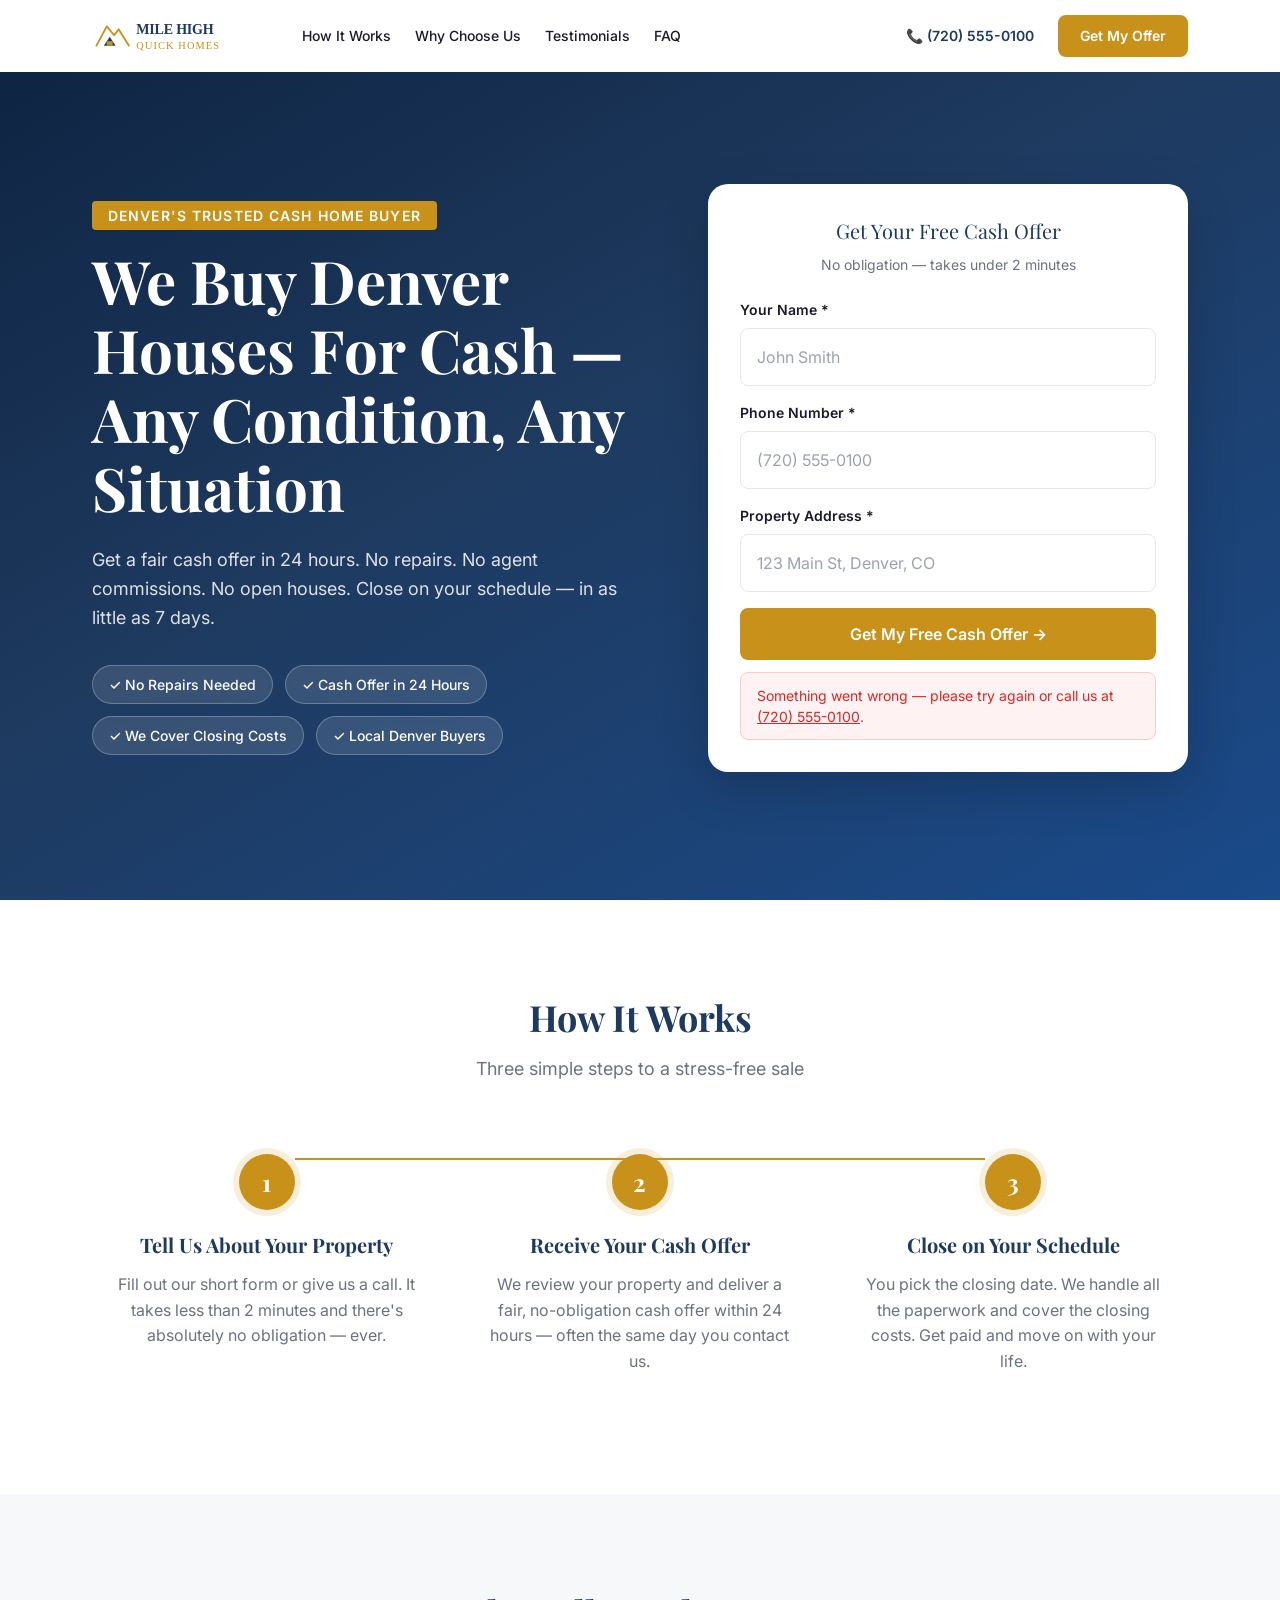
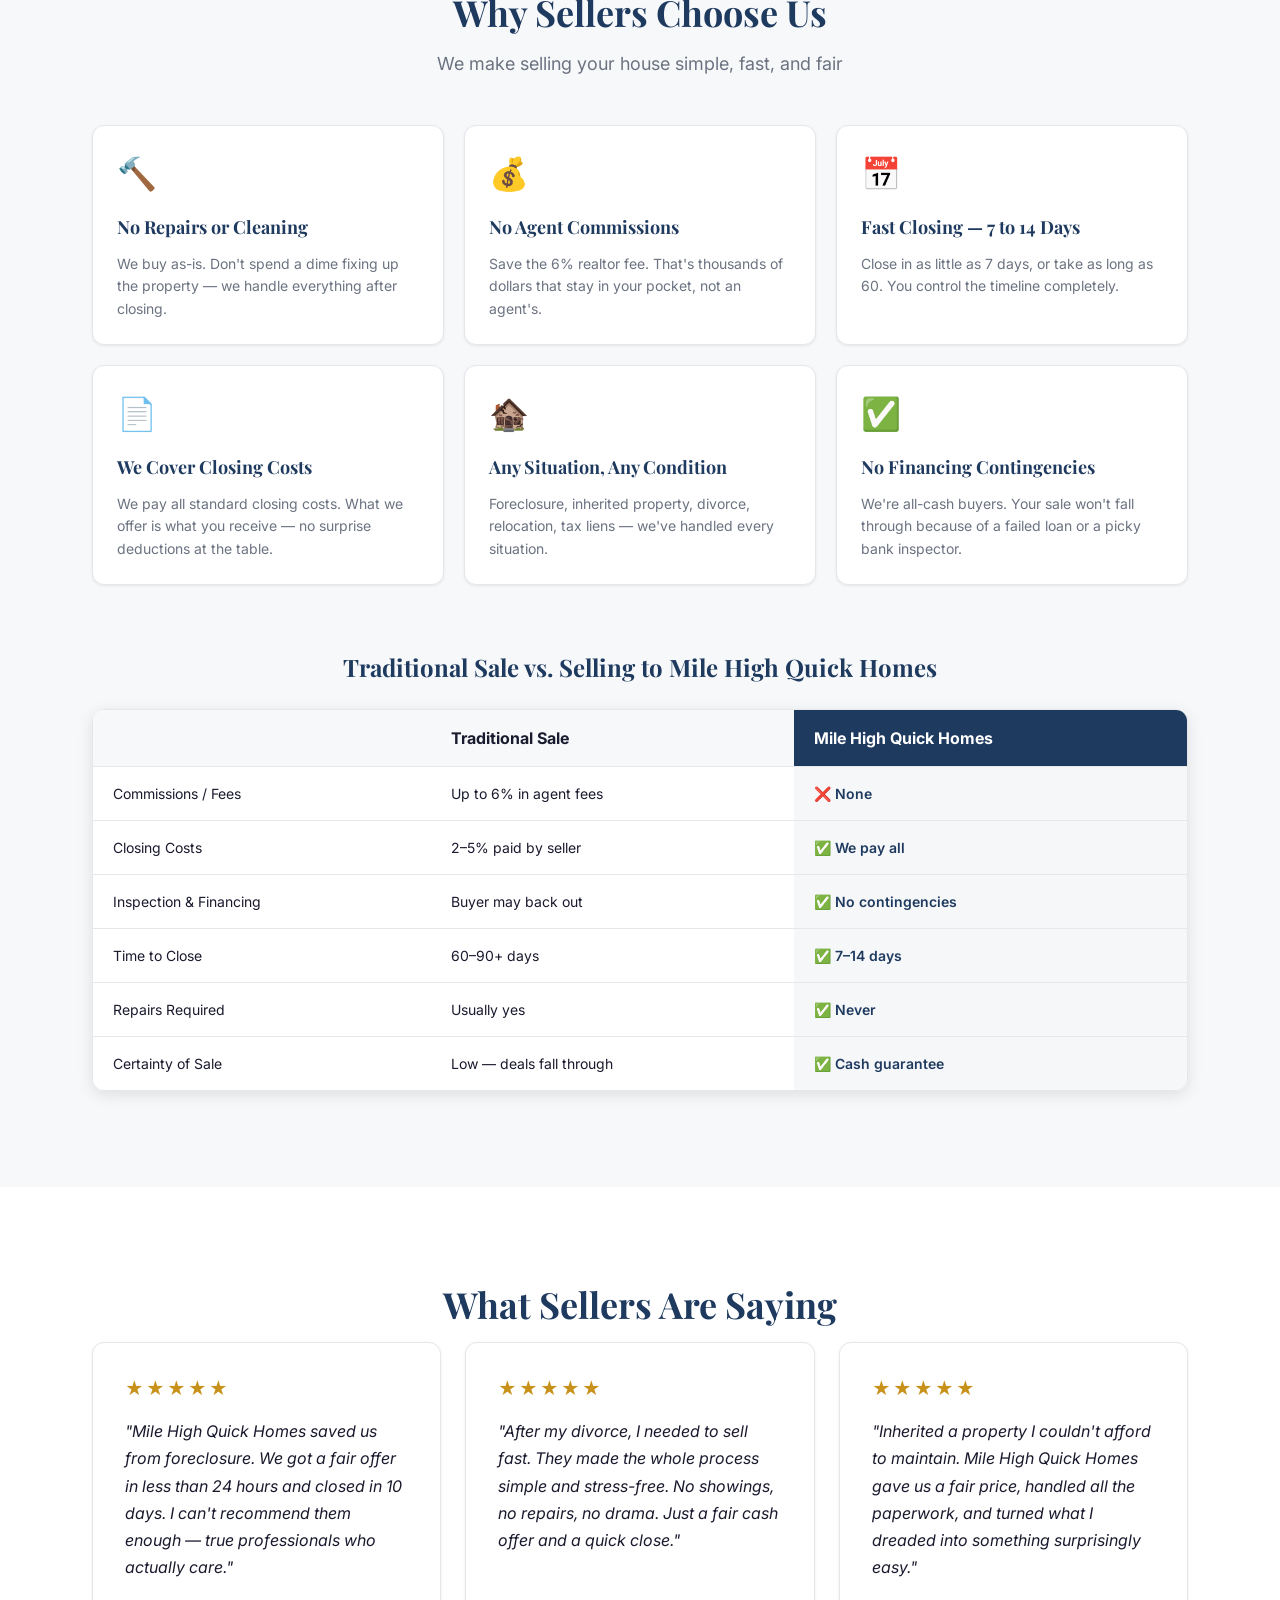
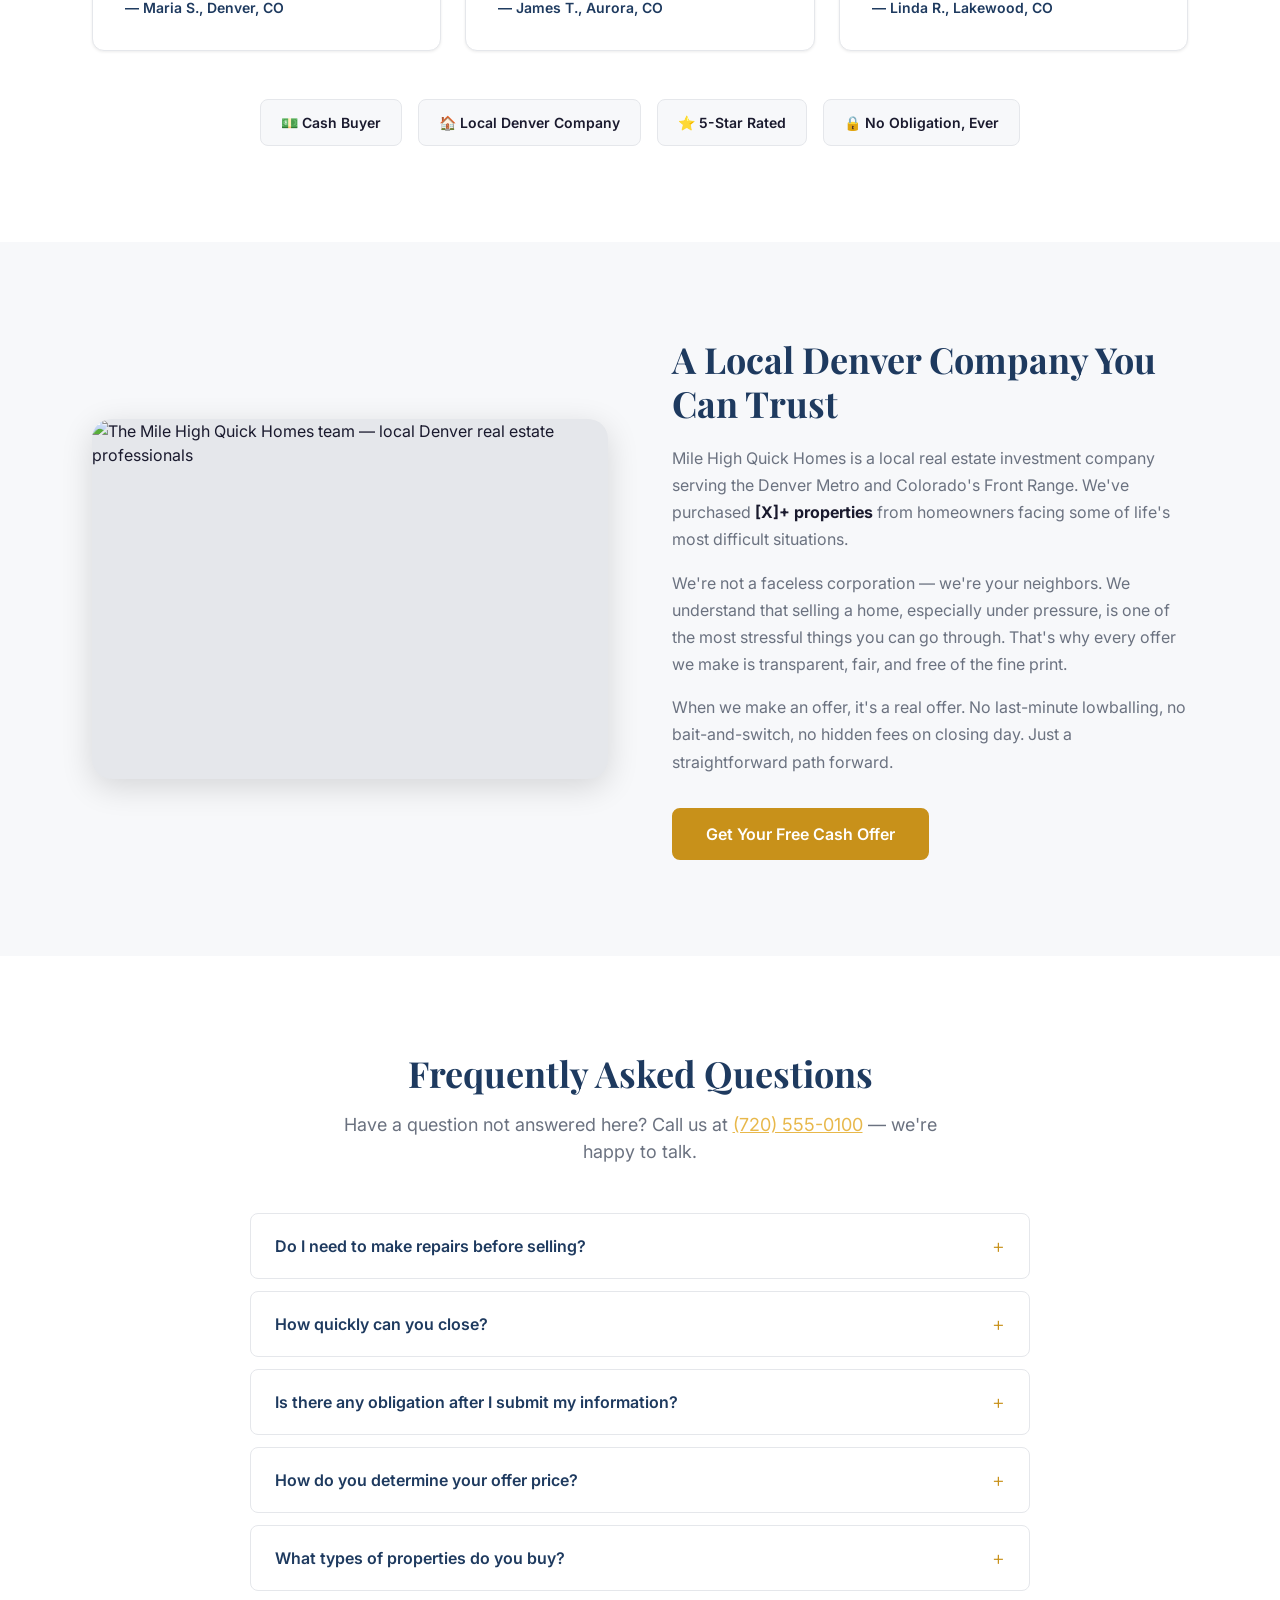
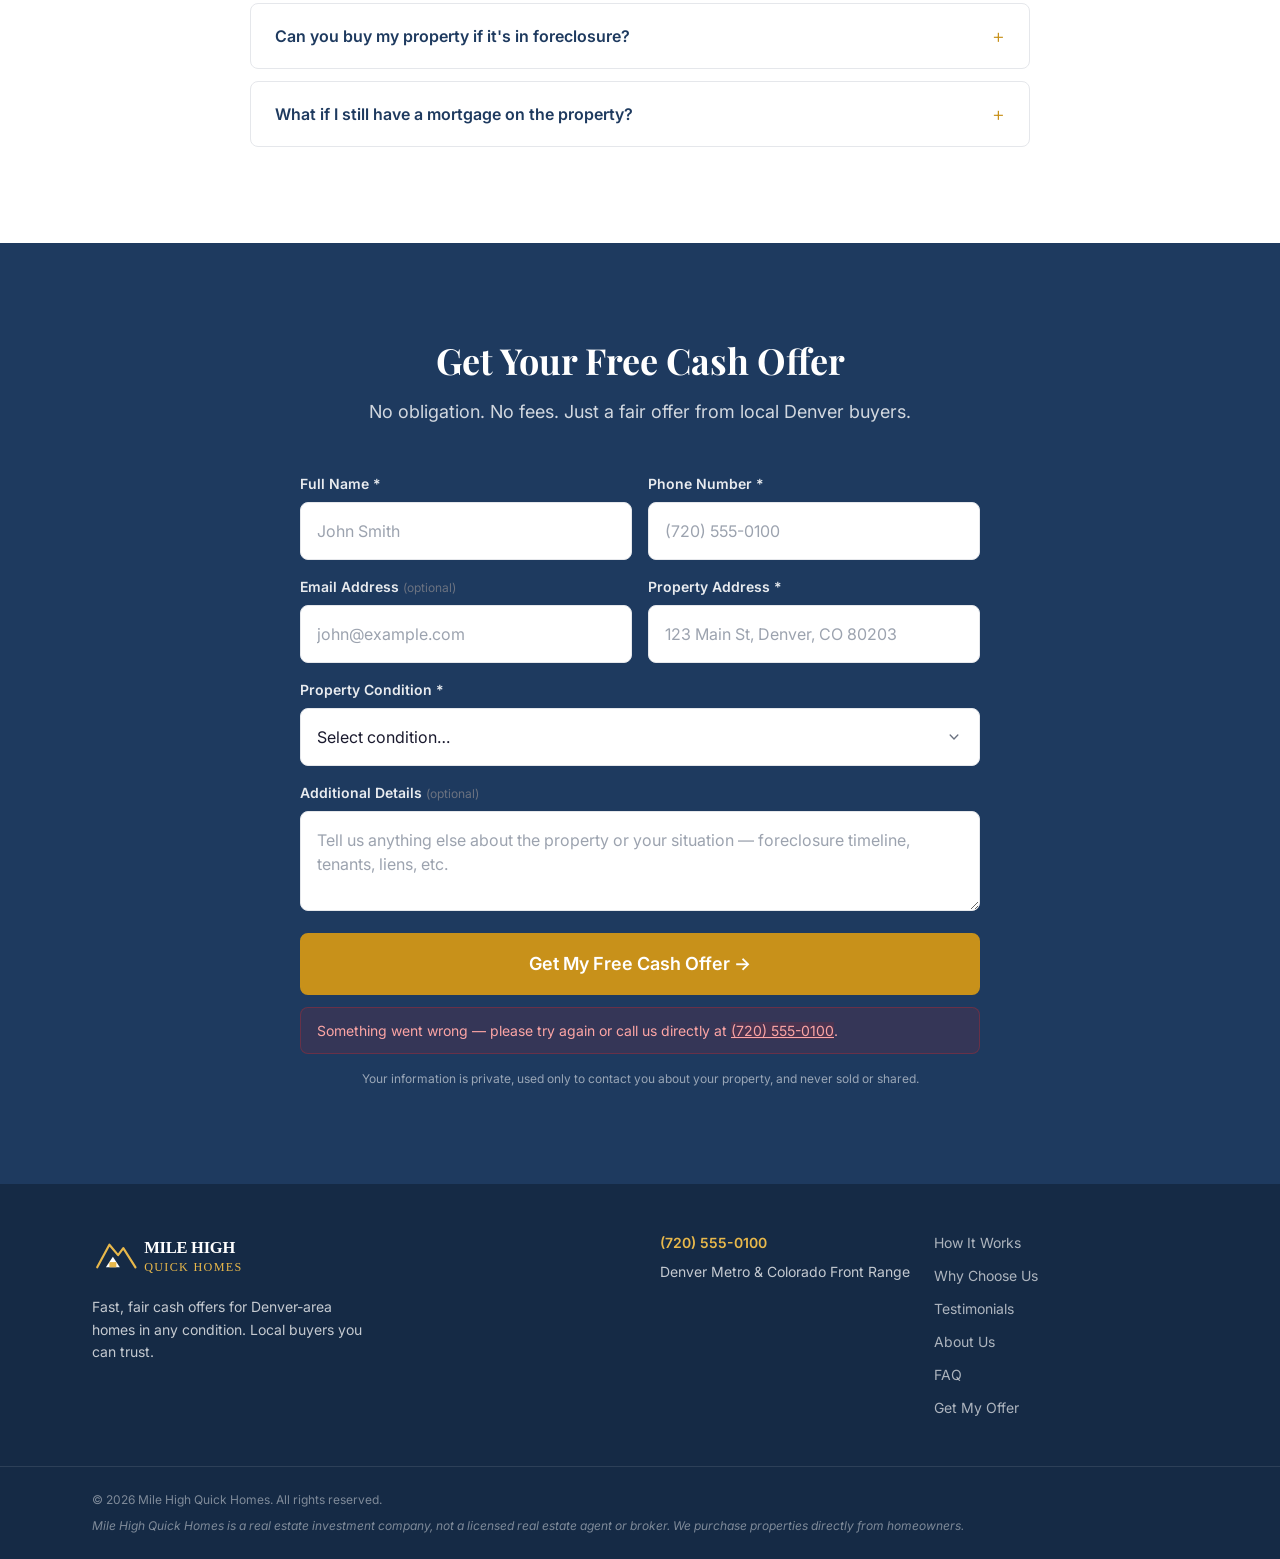
==== index.html @ 258dca67 "feat(site): U3-U8 complete single-page real estate buyer website U3 - Sticky nav with logo, phone li" ====
<!DOCTYPE html>
<html lang="en">
<head>
  <meta charset="UTF-8">
  <meta name="viewport" content="width=device-width, initial-scale=1">

  <title>We Buy Houses Denver | Fast Cash Offers | Mile High Quick Homes</title>
  <meta name="description" content="Mile High Quick Homes buys distressed properties in Denver and across Colorado's Front Range. Get a fair cash offer in 24 hours — no repairs, no agent fees, no hassle. Call (720) 555-0100.">

  <!-- Canonical -->
  <link rel="canonical" href="https://www.milehighquickhomes.com/">

  <!-- Open Graph -->
  <meta property="og:type"        content="website">
  <meta property="og:url"         content="https://www.milehighquickhomes.com/">
  <meta property="og:title"       content="We Buy Houses Denver | Mile High Quick Homes">
  <meta property="og:description" content="Get a fair cash offer in 24 hours. No repairs. No agent commissions. Close on your schedule. Serving Denver Metro &amp; Colorado Front Range.">
  <meta property="og:image"       content="https://www.milehighquickhomes.com/images/og-image.jpg">
  <meta property="og:image:width"  content="1200">
  <meta property="og:image:height" content="630">
  <meta name="twitter:card"       content="summary_large_image">

  <!-- Favicons -->
  <link rel="icon"             type="image/png" href="/images/favicon-32x32.png" sizes="32x32">
  <link rel="apple-touch-icon"                  href="/images/apple-touch-icon.png">

  <!-- Google Fonts -->
  <link rel="preconnect" href="https://fonts.googleapis.com">
  <link rel="preconnect" href="https://fonts.gstatic.com" crossorigin>
  <link rel="stylesheet"  href="https://fonts.googleapis.com/css2?family=Playfair+Display:wght@600;700&family=Inter:wght@400;500;600&display=swap">

  <!-- Styles -->
  <link rel="stylesheet" href="css/reset.css">
  <link rel="stylesheet" href="css/variables.css">
  <link rel="stylesheet" href="css/main.css">
</head>

<body>

  <!-- ====================================================
       NAVIGATION
       ==================================================== -->
  <header id="main-nav" class="nav">
    <div class="container nav__inner">

      <a href="/" class="nav__logo">
        <img src="images/logo.svg" alt="Mile High Quick Homes logo" width="200" height="48">
      </a>

      <nav class="nav__links" aria-label="Main navigation">
        <a href="#how-it-works">How It Works</a>
        <a href="#why-us">Why Choose Us</a>
        <a href="#testimonials">Testimonials</a>
        <a href="#faq">FAQ</a>
      </nav>

      <div class="nav__spacer"></div>

      <a href="tel:+17205550100" class="nav__phone" aria-label="Call us at 720-555-0100">
        📞&nbsp;(720) 555-0100
      </a>

      <a href="#get-offer" class="btn btn--primary nav__cta">Get My Offer</a>

      <button
        id="hamburger"
        class="nav__hamburger"
        aria-expanded="false"
        aria-controls="nav-overlay"
        aria-label="Open navigation menu">
        <span></span>
        <span></span>
        <span></span>
      </button>

    </div>
  </header>

  <!-- Mobile overlay navigation -->
  <div id="nav-overlay" class="nav-overlay" role="dialog" aria-modal="true" aria-label="Navigation menu">
    <button id="nav-close" class="nav-overlay__close" aria-label="Close navigation menu">✕</button>
    <ul class="nav-overlay__links" role="list">
      <li><a href="#how-it-works">How It Works</a></li>
      <li><a href="#why-us">Why Choose Us</a></li>
      <li><a href="#testimonials">Testimonials</a></li>
      <li><a href="#about">About Us</a></li>
      <li><a href="#faq">FAQ</a></li>
      <li><a href="#get-offer" class="btn btn--primary" style="margin-top:0.5rem">Get My Free Offer</a></li>
    </ul>
    <a href="tel:+17205550100" class="nav-overlay__phone">📞 (720) 555-0100</a>
  </div>


  <!-- ====================================================
       HERO SECTION
       ==================================================== -->
  <main>
  <section class="hero" aria-label="Hero">
    <div class="container hero__inner">

      <!-- Left: headline + badges -->
      <div class="hero__content">
        <span class="hero__eyebrow">Denver's Trusted Cash Home Buyer</span>

        <h1 class="hero__title">
          We Buy Denver Houses For Cash —<br>
          Any Condition, Any Situation
        </h1>

        <p class="hero__subtitle">
          Get a fair cash offer in 24 hours. No repairs. No agent commissions.
          No open houses. Close on your schedule — in as little as 7 days.
        </p>

        <div class="hero__badges">
          <span class="badge">✓ No Repairs Needed</span>
          <span class="badge">✓ Cash Offer in 24 Hours</span>
          <span class="badge">✓ We Cover Closing Costs</span>
          <span class="badge">✓ Local Denver Buyers</span>
        </div>
      </div>

      <!-- Right: quick lead form -->
      <div class="hero__form-card">
        <p class="hero__form-title">Get Your Free Cash Offer</p>
        <p class="hero__form-subtitle">No obligation — takes under 2 minutes</p>

        <form
          name="property-inquiry-short"
          method="POST"
          action="/thank-you.html"
          data-netlify="true"
          data-netlify-honeypot="bot-field">

          <input type="hidden" name="form-name" value="property-inquiry-short">

          <!-- Honeypot (hidden from real users, bots fill it) -->
          <p class="visually-hidden" aria-hidden="true">
            <label>Don't fill this out if you're human: <input name="bot-field" tabindex="-1" autocomplete="off"></label>
          </p>

          <div class="form-group">
            <label for="hero-name" class="form-label">Your Name *</label>
            <input
              type="text"
              id="hero-name"
              name="name"
              class="form-input"
              placeholder="John Smith"
              autocomplete="name"
              required>
          </div>

          <div class="form-group">
            <label for="hero-phone" class="form-label">Phone Number *</label>
            <input
              type="tel"
              id="hero-phone"
              name="phone"
              class="form-input"
              placeholder="(720) 555-0100"
              autocomplete="tel"
              required>
          </div>

          <div class="form-group">
            <label for="hero-address" class="form-label">Property Address *</label>
            <input
              type="text"
              id="hero-address"
              name="address"
              class="form-input"
              placeholder="123 Main St, Denver, CO"
              autocomplete="street-address"
              required>
          </div>

          <button type="submit" class="btn btn--primary btn--full">
            Get My Free Cash Offer →
          </button>

          <p class="form-error" hidden>
            Something went wrong — please try again or call us at <a href="tel:+17205550100">(720) 555-0100</a>.
          </p>

        </form>
      </div>

    </div>
  </section>


  <!-- ====================================================
       HOW IT WORKS
       ==================================================== -->
  <section id="how-it-works" class="section" aria-labelledby="how-it-works-title">
    <div class="container">
      <h2 id="how-it-works-title" class="section-title">How It Works</h2>
      <p class="section-subtitle">Three simple steps to a stress-free sale</p>

      <div class="steps">

        <div class="step">
          <div class="step__number" aria-hidden="true">1</div>
          <h3>Tell Us About Your Property</h3>
          <p>Fill out our short form or give us a call. It takes less than 2 minutes and there's absolutely no obligation — ever.</p>
        </div>

        <div class="step">
          <div class="step__number" aria-hidden="true">2</div>
          <h3>Receive Your Cash Offer</h3>
          <p>We review your property and deliver a fair, no-obligation cash offer within 24 hours — often the same day you contact us.</p>
        </div>

        <div class="step">
          <div class="step__number" aria-hidden="true">3</div>
          <h3>Close on Your Schedule</h3>
          <p>You pick the closing date. We handle all the paperwork and cover the closing costs. Get paid and move on with your life.</p>
        </div>

      </div>
    </div>
  </section>


  <!-- ====================================================
       WHY CHOOSE US + COMPARISON TABLE
       ==================================================== -->
  <section id="why-us" class="section section--alt" aria-labelledby="why-us-title">
    <div class="container">
      <h2 id="why-us-title" class="section-title">Why Sellers Choose Us</h2>
      <p class="section-subtitle">We make selling your house simple, fast, and fair</p>

      <!-- Benefit cards -->
      <div class="benefits">

        <div class="benefit-card">
          <div class="benefit-card__icon" aria-hidden="true">🔨</div>
          <h3>No Repairs or Cleaning</h3>
          <p>We buy as-is. Don't spend a dime fixing up the property — we handle everything after closing.</p>
        </div>

        <div class="benefit-card">
          <div class="benefit-card__icon" aria-hidden="true">💰</div>
          <h3>No Agent Commissions</h3>
          <p>Save the 6% realtor fee. That's thousands of dollars that stay in your pocket, not an agent's.</p>
        </div>

        <div class="benefit-card">
          <div class="benefit-card__icon" aria-hidden="true">📅</div>
          <h3>Fast Closing — 7 to 14 Days</h3>
          <p>Close in as little as 7 days, or take as long as 60. You control the timeline completely.</p>
        </div>

        <div class="benefit-card">
          <div class="benefit-card__icon" aria-hidden="true">📄</div>
          <h3>We Cover Closing Costs</h3>
          <p>We pay all standard closing costs. What we offer is what you receive — no surprise deductions at the table.</p>
        </div>

        <div class="benefit-card">
          <div class="benefit-card__icon" aria-hidden="true">🏚️</div>
          <h3>Any Situation, Any Condition</h3>
          <p>Foreclosure, inherited property, divorce, relocation, tax liens — we've handled every situation.</p>
        </div>

        <div class="benefit-card">
          <div class="benefit-card__icon" aria-hidden="true">✅</div>
          <h3>No Financing Contingencies</h3>
          <p>We're all-cash buyers. Your sale won't fall through because of a failed loan or a picky bank inspector.</p>
        </div>

      </div>

      <!-- Comparison table -->
      <h3 class="comparison-heading">Traditional Sale vs. Selling to Mile High Quick Homes</h3>

      <div class="comparison-wrapper">
        <table class="comparison">
          <thead>
            <tr>
              <th scope="col"></th>
              <th scope="col">Traditional Sale</th>
              <th scope="col" class="comparison__highlight">Mile High Quick Homes</th>
            </tr>
          </thead>
          <tbody>
            <tr>
              <td>Commissions / Fees</td>
              <td>Up to 6% in agent fees</td>
              <td class="comparison__highlight">❌&nbsp;None</td>
            </tr>
            <tr>
              <td>Closing Costs</td>
              <td>2–5% paid by seller</td>
              <td class="comparison__highlight">✅&nbsp;We pay all</td>
            </tr>
            <tr>
              <td>Inspection &amp; Financing</td>
              <td>Buyer may back out</td>
              <td class="comparison__highlight">✅&nbsp;No contingencies</td>
            </tr>
            <tr>
              <td>Time to Close</td>
              <td>60–90+ days</td>
              <td class="comparison__highlight">✅&nbsp;7–14 days</td>
            </tr>
            <tr>
              <td>Repairs Required</td>
              <td>Usually yes</td>
              <td class="comparison__highlight">✅&nbsp;Never</td>
            </tr>
            <tr>
              <td>Certainty of Sale</td>
              <td>Low — deals fall through</td>
              <td class="comparison__highlight">✅&nbsp;Cash guarantee</td>
            </tr>
          </tbody>
        </table>
      </div>

    </div>
  </section>


  <!-- ====================================================
       TESTIMONIALS
       ==================================================== -->
  <section id="testimonials" class="section" aria-labelledby="testimonials-title">
    <div class="container">
      <h2 id="testimonials-title" class="section-title">What Sellers Are Saying</h2>

      <div class="testimonials">

        <article class="testimonial">
          <div class="testimonial__stars" aria-label="5 out of 5 stars">★★★★★</div>
          <blockquote>
            "Mile High Quick Homes saved us from foreclosure. We got a fair offer in less than 24 hours and closed in 10 days. I can't recommend them enough — true professionals who actually care."
          </blockquote>
          <cite>— Maria S., Denver, CO</cite>
        </article>

        <article class="testimonial">
          <div class="testimonial__stars" aria-label="5 out of 5 stars">★★★★★</div>
          <blockquote>
            "After my divorce, I needed to sell fast. They made the whole process simple and stress-free. No showings, no repairs, no drama. Just a fair cash offer and a quick close."
          </blockquote>
          <cite>— James T., Aurora, CO</cite>
        </article>

        <article class="testimonial">
          <div class="testimonial__stars" aria-label="5 out of 5 stars">★★★★★</div>
          <blockquote>
            "Inherited a property I couldn't afford to maintain. Mile High Quick Homes gave us a fair price, handled all the paperwork, and turned what I dreaded into something surprisingly easy."
          </blockquote>
          <cite>— Linda R., Lakewood, CO</cite>
        </article>

      </div>

      <!-- Trust badge row -->
      <div class="trust-badges" role="list" aria-label="Trust indicators">
        <div class="trust-badge" role="listitem">💵 Cash Buyer</div>
        <div class="trust-badge" role="listitem">🏠 Local Denver Company</div>
        <div class="trust-badge" role="listitem">⭐ 5-Star Rated</div>
        <div class="trust-badge" role="listitem">🔒 No Obligation, Ever</div>
      </div>

    </div>
  </section>


  <!-- ====================================================
       ABOUT
       ==================================================== -->
  <section id="about" class="section section--alt" aria-labelledby="about-title">
    <div class="container">
      <div class="about">

        <div class="about__image">
          <img
            src="images/team-photo.jpg"
            alt="The Mile High Quick Homes team — local Denver real estate professionals"
            loading="lazy"
            width="560"
            height="420">
        </div>

        <div class="about__content">
          <h2 id="about-title">A Local Denver Company You Can Trust</h2>

          <p>Mile High Quick Homes is a local real estate investment company serving the Denver Metro and Colorado's Front Range. We've purchased <strong>[X]+ properties</strong> from homeowners facing some of life's most difficult situations.</p>

          <p>We're not a faceless corporation — we're your neighbors. We understand that selling a home, especially under pressure, is one of the most stressful things you can go through. That's why every offer we make is transparent, fair, and free of the fine print.</p>

          <p>When we make an offer, it's a real offer. No last-minute lowballing, no bait-and-switch, no hidden fees on closing day. Just a straightforward path forward.</p>

          <a href="#get-offer" class="btn btn--primary">Get Your Free Cash Offer</a>
        </div>

      </div>
    </div>
  </section>


  <!-- ====================================================
       FAQ
       ==================================================== -->
  <section id="faq" class="section" aria-labelledby="faq-title">
    <div class="container">
      <h2 id="faq-title" class="section-title">Frequently Asked Questions</h2>
      <p class="section-subtitle">
        Have a question not answered here? Call us at
        <a href="tel:+17205550100">(720) 555-0100</a> — we're happy to talk.
      </p>

      <div class="faq-list">

        <div class="faq-item">
          <button class="faq-question" aria-expanded="false" aria-controls="faq-answer-1">
            Do I need to make repairs before selling?
            <span class="faq-icon" aria-hidden="true">+</span>
          </button>
          <div id="faq-answer-1" class="faq-answer">
            <div class="faq-answer__inner">
              <p>Absolutely not. We buy properties in any condition — from move-in ready to complete teardowns. You won't need to fix a leaky roof, patch drywall, replace appliances, or even clean out the house. We handle all of that after closing.</p>
            </div>
          </div>
        </div>

        <div class="faq-item">
          <button class="faq-question" aria-expanded="false" aria-controls="faq-answer-2">
            How quickly can you close?
            <span class="faq-icon" aria-hidden="true">+</span>
          </button>
          <div id="faq-answer-2" class="faq-answer">
            <div class="faq-answer__inner">
              <p>We can close in as little as 7 days once we have a signed purchase agreement and clear title. Most of our closings happen within 10–14 days. If you need more time, that's completely fine — we'll work around your schedule, including up to 60 days if needed.</p>
            </div>
          </div>
        </div>

        <div class="faq-item">
          <button class="faq-question" aria-expanded="false" aria-controls="faq-answer-3">
            Is there any obligation after I submit my information?
            <span class="faq-icon" aria-hidden="true">+</span>
          </button>
          <div id="faq-answer-3" class="faq-answer">
            <div class="faq-answer__inner">
              <p>None whatsoever. Submitting your information is simply the first step in having a conversation. We'll reach out with a fair cash offer, and you're free to accept, decline, or simply walk away — no pressure, no fees, no strings attached.</p>
            </div>
          </div>
        </div>

        <div class="faq-item">
          <button class="faq-question" aria-expanded="false" aria-controls="faq-answer-4">
            How do you determine your offer price?
            <span class="faq-icon" aria-hidden="true">+</span>
          </button>
          <div id="faq-answer-4" class="faq-answer">
            <div class="faq-answer__inner">
              <p>We look at the property's location, current condition, comparable sales in the neighborhood, and an estimate of what it would cost to bring it to market condition. We aim to make a fair offer that reflects the property's real value while factoring in our renovation costs and risk. We're always transparent about how we arrived at our number.</p>
            </div>
          </div>
        </div>

        <div class="faq-item">
          <button class="faq-question" aria-expanded="false" aria-controls="faq-answer-5">
            What types of properties do you buy?
            <span class="faq-icon" aria-hidden="true">+</span>
          </button>
          <div id="faq-answer-5" class="faq-answer">
            <div class="faq-answer__inner">
              <p>We buy single-family homes, multi-family properties (duplexes, triplexes), condos, and townhomes throughout the Denver Metro and Colorado Front Range. We're interested in properties regardless of their condition — occupied, vacant, inherited, behind on payments, or anything in between.</p>
            </div>
          </div>
        </div>

        <div class="faq-item">
          <button class="faq-question" aria-expanded="false" aria-controls="faq-answer-6">
            Can you buy my property if it's in foreclosure?
            <span class="faq-icon" aria-hidden="true">+</span>
          </button>
          <div id="faq-answer-6" class="faq-answer">
            <div class="faq-answer__inner">
              <p>Yes — in many cases we can help even if you're in the foreclosure process, provided there's enough time to complete the transaction before the auction date. We've worked with many homeowners in this situation. Call us as early as possible so we have the best chance of helping you avoid foreclosure on your record.</p>
            </div>
          </div>
        </div>

        <div class="faq-item">
          <button class="faq-question" aria-expanded="false" aria-controls="faq-answer-7">
            What if I still have a mortgage on the property?
            <span class="faq-icon" aria-hidden="true">+</span>
          </button>
          <div id="faq-answer-7" class="faq-answer">
            <div class="faq-answer__inner">
              <p>That's completely normal. When we purchase your property, the proceeds from the sale pay off your existing mortgage at closing through the title company. You receive whatever equity remains after the mortgage balance is settled. Our team can walk you through exactly how this works for your specific situation.</p>
            </div>
          </div>
        </div>

      </div>
    </div>
  </section>


  <!-- ====================================================
       FULL LEAD CAPTURE FORM
       ==================================================== -->
  <section id="get-offer" class="section section--dark" aria-labelledby="get-offer-title">
    <div class="container">
      <h2 id="get-offer-title" class="section-title section-title--light">Get Your Free Cash Offer</h2>
      <p class="section-subtitle section-subtitle--light">No obligation. No fees. Just a fair offer from local Denver buyers.</p>

      <form
        class="full-form"
        name="property-inquiry-full"
        method="POST"
        action="/thank-you.html"
        data-netlify="true"
        data-netlify-honeypot="bot-field">

        <input type="hidden" name="form-name" value="property-inquiry-full">

        <!-- Honeypot -->
        <p class="visually-hidden" aria-hidden="true">
          <label>Don't fill this out if you're human: <input name="bot-field" tabindex="-1" autocomplete="off"></label>
        </p>

        <div class="form-row">
          <div class="form-group">
            <label for="full-name" class="form-label form-label--light">Full Name *</label>
            <input
              type="text"
              id="full-name"
              name="name"
              class="form-input"
              placeholder="John Smith"
              autocomplete="name"
              required>
          </div>
          <div class="form-group">
            <label for="full-phone" class="form-label form-label--light">Phone Number *</label>
            <input
              type="tel"
              id="full-phone"
              name="phone"
              class="form-input"
              placeholder="(720) 555-0100"
              autocomplete="tel"
              required>
          </div>
        </div>

        <div class="form-row">
          <div class="form-group">
            <label for="full-email" class="form-label form-label--light">
              Email Address <span class="optional">(optional)</span>
            </label>
            <input
              type="email"
              id="full-email"
              name="email"
              class="form-input"
              placeholder="john@example.com"
              autocomplete="email">
          </div>
          <div class="form-group">
            <label for="full-address" class="form-label form-label--light">Property Address *</label>
            <input
              type="text"
              id="full-address"
              name="address"
              class="form-input"
              placeholder="123 Main St, Denver, CO 80203"
              autocomplete="street-address"
              required>
          </div>
        </div>

        <div class="form-group">
          <label for="full-condition" class="form-label form-label--light">Property Condition *</label>
          <select id="full-condition" name="condition" class="form-input form-select" required>
            <option value="">Select condition…</option>
            <option value="excellent">Excellent — Move-in ready</option>
            <option value="good">Good — Minor cosmetic issues</option>
            <option value="fair">Fair — Needs some work</option>
            <option value="poor">Needs Major Repairs</option>
            <option value="uninhabitable">Uninhabitable / Teardown</option>
          </select>
        </div>

        <div class="form-group">
          <label for="full-message" class="form-label form-label--light">
            Additional Details <span class="optional">(optional)</span>
          </label>
          <textarea
            id="full-message"
            name="message"
            class="form-input form-textarea"
            placeholder="Tell us anything else about the property or your situation — foreclosure timeline, tenants, liens, etc."></textarea>
        </div>

        <button type="submit" class="btn btn--primary btn--full btn--large">
          Get My Free Cash Offer →
        </button>

        <p class="form-error form-error--light" hidden>
          Something went wrong — please try again or call us directly at
          <a href="tel:+17205550100">(720) 555-0100</a>.
        </p>

        <p class="form-privacy">
          Your information is private, used only to contact you about your property, and never sold or shared.
        </p>

      </form>
    </div>
  </section>

  </main>

  <!-- ====================================================
       FOOTER
       ==================================================== -->
  <footer class="footer">
    <div class="container footer__inner">

      <div class="footer__brand">
        <img
          src="images/logo-light.svg"
          alt="Mile High Quick Homes logo"
          loading="lazy"
          width="200"
          height="48">
        <p>Fast, fair cash offers for Denver-area homes in any condition. Local buyers you can trust.</p>
      </div>

      <div class="footer__links">
        <div class="footer__contact">
          <p><a href="tel:+17205550100">(720) 555-0100</a></p>
          <p>Denver Metro &amp; Colorado Front Range</p>
        </div>
        <nav class="footer__nav" aria-label="Footer navigation">
          <a href="#how-it-works">How It Works</a>
          <a href="#why-us">Why Choose Us</a>
          <a href="#testimonials">Testimonials</a>
          <a href="#about">About Us</a>
          <a href="#faq">FAQ</a>
          <a href="#get-offer">Get My Offer</a>
        </nav>
      </div>

    </div>

    <div class="footer__bottom">
      <div class="container">
        <p>&copy; 2026 Mile High Quick Homes. All rights reserved.</p>
        <p class="footer__disclaimer">
          Mile High Quick Homes is a real estate investment company, not a licensed real estate agent or broker.
          We purchase properties directly from homeowners.
        </p>
      </div>
    </div>
  </footer>

  <script src="js/main.js"></script>
</body>
</html>
---- css/variables.css ----
:root {
  /* Brand Colors */
  --color-primary:       #1E3A5F;
  --color-primary-dark:  #152A45;
  --color-accent:        #C8911A;
  --color-accent-dark:   #A87516;
  --color-accent-light:  #E8B84B;

  /* Neutral Colors */
  --color-text:          #1A1A2E;
  --color-text-light:    #6B7280;
  --color-text-inverse:  #FFFFFF;
  --color-bg:            #FFFFFF;
  --color-bg-alt:        #F7F8FA;
  --color-bg-dark:       #1E3A5F;
  --color-border:        #E5E7EB;
  --color-success:       #15803D;
  --color-error:         #DC2626;

  /* Typography */
  --font-heading: 'Playfair Display', Georgia, 'Times New Roman', serif;
  --font-body:    'Inter', system-ui, -apple-system, BlinkMacSystemFont, sans-serif;

  /* Font Sizes */
  --text-xs:   0.75rem;
  --text-sm:   0.875rem;
  --text-base: 1rem;
  --text-lg:   1.125rem;
  --text-xl:   1.25rem;
  --text-2xl:  1.5rem;
  --text-3xl:  1.875rem;
  --text-4xl:  2.25rem;
  --text-5xl:  3rem;
  --text-6xl:  3.75rem;

  /* Spacing */
  --space-1:  0.25rem;
  --space-2:  0.5rem;
  --space-3:  0.75rem;
  --space-4:  1rem;
  --space-5:  1.25rem;
  --space-6:  1.5rem;
  --space-8:  2rem;
  --space-10: 2.5rem;
  --space-12: 3rem;
  --space-16: 4rem;
  --space-20: 5rem;
  --space-24: 6rem;

  /* Layout */
  --container-max: 1160px;
  --nav-height:    72px;

  /* Shadows */
  --shadow-sm:  0 1px 3px rgba(0, 0, 0, 0.08);
  --shadow-md:  0 4px 16px rgba(0, 0, 0, 0.10);
  --shadow-lg:  0 8px 32px rgba(0, 0, 0, 0.14);
  --shadow-xl:  0 16px 48px rgba(0, 0, 0, 0.18);

  /* Border Radius */
  --radius-sm: 4px;
  --radius-md: 8px;
  --radius-lg: 12px;
  --radius-xl: 20px;

  /* Transitions */
  --transition-fast: 0.15s ease;
  --transition:      0.25s ease;
  --transition-slow: 0.4s ease;
}
---- css/main.css ----
/* ============================================================
   BASE STYLES
   ============================================================ */

body {
  font-family: var(--font-body);
  font-size: var(--text-base);
  color: var(--color-text);
  background-color: var(--color-bg);
}

/* ============================================================
   LAYOUT UTILITIES
   ============================================================ */

.container {
  width: 100%;
  max-width: var(--container-max);
  margin-inline: auto;
  padding-inline: var(--space-6);
}

@media (min-width: 768px) {
  .container {
    padding-inline: var(--space-8);
  }
}

.section {
  padding-block: var(--space-16);
}

@media (min-width: 768px) {
  .section {
    padding-block: var(--space-24);
  }
}

.section--alt {
  background-color: var(--color-bg-alt);
}

.section--dark {
  background-color: var(--color-primary);
  color: var(--color-text-inverse);
}

/* ============================================================
   TYPOGRAPHY
   ============================================================ */

.section-title {
  font-family: var(--font-heading);
  font-size: var(--text-3xl);
  font-weight: 700;
  color: var(--color-primary);
  text-align: center;
  line-height: 1.2;
  margin-bottom: var(--space-4);
}

.section-title--light {
  color: var(--color-text-inverse);
}

@media (min-width: 768px) {
  .section-title {
    font-size: var(--text-4xl);
  }
}

.section-subtitle {
  font-size: var(--text-lg);
  color: var(--color-text-light);
  text-align: center;
  max-width: 600px;
  margin-inline: auto;
  margin-bottom: var(--space-12);
}

.section-subtitle--light {
  color: rgba(255, 255, 255, 0.8);
}

.section-subtitle a {
  color: var(--color-accent-light);
}

.visually-hidden {
  position: absolute;
  width: 1px;
  height: 1px;
  padding: 0;
  margin: -1px;
  overflow: hidden;
  clip: rect(0, 0, 0, 0);
  white-space: nowrap;
  border: 0;
}

/* ============================================================
   BUTTONS
   ============================================================ */

.btn {
  display: inline-flex;
  align-items: center;
  justify-content: center;
  gap: var(--space-2);
  padding: var(--space-4) var(--space-8);
  border-radius: var(--radius-md);
  font-family: var(--font-body);
  font-size: var(--text-base);
  font-weight: 600;
  line-height: 1;
  text-decoration: none;
  cursor: pointer;
  border: 2px solid transparent;
  transition: background-color var(--transition), color var(--transition),
              border-color var(--transition), box-shadow var(--transition),
              transform var(--transition-fast);
  white-space: nowrap;
}

.btn:hover {
  transform: translateY(-2px);
  box-shadow: var(--shadow-md);
}

.btn:active {
  transform: translateY(0);
}

.btn--primary {
  background-color: var(--color-accent);
  color: white;
  border-color: var(--color-accent);
}

.btn--primary:hover {
  background-color: var(--color-accent-dark);
  border-color: var(--color-accent-dark);
}

.btn--outline {
  background-color: transparent;
  color: white;
  border-color: rgba(255, 255, 255, 0.6);
}

.btn--outline:hover {
  background-color: white;
  color: var(--color-primary);
  border-color: white;
}

.btn--full {
  display: flex;
  width: 100%;
}

.btn--large {
  padding: var(--space-5) var(--space-8);
  font-size: var(--text-lg);
}

/* ============================================================
   NAVIGATION
   ============================================================ */

.nav {
  position: fixed;
  top: 0;
  left: 0;
  right: 0;
  z-index: 100;
  height: var(--nav-height);
  background-color: white;
  border-bottom: 1px solid transparent;
  transition: border-color var(--transition), box-shadow var(--transition);
}

.nav.scrolled {
  border-bottom-color: var(--color-border);
  box-shadow: var(--shadow-sm);
}

.nav__inner {
  height: 100%;
  display: flex;
  align-items: center;
  gap: var(--space-6);
}

.nav__logo {
  flex-shrink: 0;
  line-height: 0;
}

.nav__logo img {
  height: 40px;
  width: auto;
}

.nav__links {
  display: none;
  gap: var(--space-6);
  margin-left: var(--space-4);
}

@media (min-width: 1024px) {
  .nav__links {
    display: flex;
  }
}

.nav__links a {
  font-size: var(--text-sm);
  font-weight: 500;
  color: var(--color-text);
  text-decoration: none;
  transition: color var(--transition-fast);
}

.nav__links a:hover {
  color: var(--color-primary);
}

.nav__spacer {
  flex: 1;
}

.nav__phone {
  display: none;
  font-weight: 600;
  font-size: var(--text-sm);
  color: var(--color-primary);
  text-decoration: none;
  gap: var(--space-2);
  align-items: center;
  white-space: nowrap;
}

@media (min-width: 768px) {
  .nav__phone {
    display: flex;
  }
}

.nav__cta {
  display: none;
  padding: var(--space-3) var(--space-5);
  font-size: var(--text-sm);
}

@media (min-width: 640px) {
  .nav__cta {
    display: inline-flex;
  }
}

.nav__hamburger {
  display: flex;
  flex-direction: column;
  gap: 5px;
  background: none;
  border: none;
  cursor: pointer;
  padding: var(--space-2);
  margin-left: auto;
}

@media (min-width: 1024px) {
  .nav__hamburger {
    display: none;
  }
}

.nav__hamburger span {
  display: block;
  width: 24px;
  height: 2px;
  background-color: var(--color-primary);
  border-radius: 2px;
  transition: transform var(--transition), opacity var(--transition);
}

/* ============================================================
   MOBILE NAV OVERLAY
   ============================================================ */

.nav-overlay {
  position: fixed;
  inset: 0;
  z-index: 200;
  background-color: var(--color-primary);
  display: flex;
  flex-direction: column;
  align-items: center;
  justify-content: center;
  gap: var(--space-6);
  padding: var(--space-8);
  opacity: 0;
  pointer-events: none;
  transform: translateY(-8px);
  transition: opacity var(--transition), transform var(--transition);
}

.nav-overlay.is-open {
  opacity: 1;
  pointer-events: all;
  transform: translateY(0);
}

.nav-overlay__close {
  position: absolute;
  top: var(--space-6);
  right: var(--space-6);
  background: none;
  border: none;
  color: white;
  font-size: var(--text-2xl);
  cursor: pointer;
  line-height: 1;
  padding: var(--space-2);
}

.nav-overlay__links {
  display: flex;
  flex-direction: column;
  align-items: center;
  gap: var(--space-6);
  list-style: none;
}

.nav-overlay__links a {
  font-family: var(--font-heading);
  font-size: var(--text-2xl);
  color: white;
  text-decoration: none;
  transition: color var(--transition-fast);
}

.nav-overlay__links a:hover {
  color: var(--color-accent-light);
}

.nav-overlay__phone {
  font-size: var(--text-xl);
  color: var(--color-accent-light);
  font-weight: 600;
  text-decoration: none;
  margin-top: var(--space-4);
}

/* ============================================================
   HERO SECTION
   ============================================================ */

.hero {
  min-height: 100vh;
  padding-top: calc(var(--nav-height) + var(--space-12));
  padding-bottom: var(--space-16);
  background: linear-gradient(150deg, #0d2240 0%, #1E3A5F 45%, #1a4a8a 100%);
  position: relative;
  overflow: hidden;
  display: flex;
  align-items: center;
}

.hero::before {
  content: '';
  position: absolute;
  inset: 0;
  background: url('../images/hero-bg.jpg') center/cover no-repeat;
  opacity: 0.15;
}

.hero__inner {
  position: relative;
  z-index: 1;
  display: grid;
  gap: var(--space-12);
  align-items: center;
}

@media (min-width: 1024px) {
  .hero__inner {
    grid-template-columns: 1fr 480px;
    gap: var(--space-16);
  }
}

.hero__content {
  color: white;
}

.hero__eyebrow {
  display: inline-block;
  background-color: var(--color-accent);
  color: white;
  font-size: var(--text-sm);
  font-weight: 600;
  letter-spacing: 0.08em;
  text-transform: uppercase;
  padding: var(--space-1) var(--space-4);
  border-radius: var(--radius-sm);
  margin-bottom: var(--space-4);
}

.hero__title {
  font-family: var(--font-heading);
  font-size: var(--text-4xl);
  font-weight: 700;
  line-height: 1.15;
  margin-bottom: var(--space-6);
  color: white;
}

@media (min-width: 768px) {
  .hero__title {
    font-size: var(--text-5xl);
  }
}

@media (min-width: 1024px) {
  .hero__title {
    font-size: var(--text-6xl);
  }
}

.hero__subtitle {
  font-size: var(--text-lg);
  color: rgba(255, 255, 255, 0.85);
  line-height: 1.6;
  margin-bottom: var(--space-8);
  max-width: 560px;
}

.hero__badges {
  display: flex;
  flex-wrap: wrap;
  gap: var(--space-3);
  margin-top: var(--space-8);
}

.badge {
  display: inline-flex;
  align-items: center;
  gap: var(--space-2);
  background-color: rgba(255, 255, 255, 0.12);
  color: white;
  border: 1px solid rgba(255, 255, 255, 0.25);
  border-radius: var(--radius-xl);
  padding: var(--space-2) var(--space-4);
  font-size: var(--text-sm);
  font-weight: 500;
  backdrop-filter: blur(4px);
}

/* Hero form card */
.hero__form-card {
  background-color: white;
  border-radius: var(--radius-xl);
  padding: var(--space-8);
  box-shadow: var(--shadow-xl);
}

.hero__form-title {
  font-family: var(--font-heading);
  font-size: var(--text-xl);
  color: var(--color-primary);
  margin-bottom: var(--space-2);
  text-align: center;
}

.hero__form-subtitle {
  font-size: var(--text-sm);
  color: var(--color-text-light);
  text-align: center;
  margin-bottom: var(--space-6);
}

/* ============================================================
   FORMS (shared)
   ============================================================ */

.form-group {
  margin-bottom: var(--space-4);
}

.form-label {
  display: block;
  font-size: var(--text-sm);
  font-weight: 600;
  color: var(--color-text);
  margin-bottom: var(--space-2);
}

.form-label--light {
  color: rgba(255, 255, 255, 0.9);
}

.form-input {
  width: 100%;
  padding: var(--space-4);
  border: 1.5px solid var(--color-border);
  border-radius: var(--radius-md);
  font-size: var(--text-base);
  color: var(--color-text);
  background-color: white;
  transition: border-color var(--transition-fast), box-shadow var(--transition-fast);
  -webkit-appearance: none;
}

.form-input:focus {
  outline: none;
  border-color: var(--color-primary);
  box-shadow: 0 0 0 3px rgba(30, 58, 95, 0.12);
}

.form-input::placeholder {
  color: #9CA3AF;
}

.form-select {
  cursor: pointer;
  background-image: url("data:image/svg+xml,%3Csvg xmlns='http://www.w3.org/2000/svg' viewBox='0 0 20 20' fill='%236B7280'%3E%3Cpath fill-rule='evenodd' d='M5.23 7.21a.75.75 0 011.06.02L10 11.168l3.71-3.938a.75.75 0 111.08 1.04l-4.25 4.5a.75.75 0 01-1.08 0l-4.25-4.5a.75.75 0 01.02-1.06z' clip-rule='evenodd'/%3E%3C/svg%3E");
  background-repeat: no-repeat;
  background-position: right var(--space-4) center;
  background-size: 18px;
  padding-right: var(--space-10);
}

.form-textarea {
  min-height: 100px;
  resize: vertical;
}

.form-row {
  display: grid;
  gap: var(--space-4);
}

@media (min-width: 640px) {
  .form-row {
    grid-template-columns: 1fr 1fr;
  }
}

.form-error {
  display: block;
  margin-top: var(--space-3);
  font-size: var(--text-sm);
  color: var(--color-error);
  padding: var(--space-3) var(--space-4);
  background-color: #FEF2F2;
  border-radius: var(--radius-md);
  border: 1px solid #FECACA;
}

.form-error--light a,
.form-error--light {
  color: #FCA5A5;
  background-color: rgba(220, 38, 38, 0.12);
  border-color: rgba(220, 38, 38, 0.3);
}

.form-privacy {
  margin-top: var(--space-4);
  font-size: var(--text-xs);
  color: rgba(255, 255, 255, 0.55);
  text-align: center;
}

.optional {
  font-weight: 400;
  color: var(--color-text-light);
  font-size: var(--text-xs);
}

/* ============================================================
   HOW IT WORKS
   ============================================================ */

.steps {
  display: grid;
  gap: var(--space-8);
  position: relative;
}

@media (min-width: 768px) {
  .steps {
    grid-template-columns: repeat(3, 1fr);
    gap: var(--space-6);
  }

  .steps::before {
    content: '';
    position: absolute;
    top: 28px;
    left: calc(16.67% + 20px);
    right: calc(16.67% + 20px);
    height: 2px;
    background: linear-gradient(to right, var(--color-accent), var(--color-accent));
    z-index: 0;
  }
}

.step {
  text-align: center;
  padding: var(--space-6);
  position: relative;
  z-index: 1;
}

.step__number {
  width: 56px;
  height: 56px;
  border-radius: 50%;
  background-color: var(--color-accent);
  color: white;
  font-size: var(--text-2xl);
  font-weight: 700;
  font-family: var(--font-heading);
  display: flex;
  align-items: center;
  justify-content: center;
  margin: 0 auto var(--space-5);
  box-shadow: 0 0 0 6px rgba(200, 145, 26, 0.15);
}

.step h3 {
  font-family: var(--font-heading);
  font-size: var(--text-xl);
  color: var(--color-primary);
  margin-bottom: var(--space-3);
}

.step p {
  color: var(--color-text-light);
  line-height: 1.6;
}

/* ============================================================
   WHY CHOOSE US
   ============================================================ */

.benefits {
  display: grid;
  gap: var(--space-5);
  margin-bottom: var(--space-16);
}

@media (min-width: 640px) {
  .benefits {
    grid-template-columns: repeat(2, 1fr);
  }
}

@media (min-width: 1024px) {
  .benefits {
    grid-template-columns: repeat(3, 1fr);
  }
}

.benefit-card {
  background-color: white;
  border-radius: var(--radius-lg);
  padding: var(--space-6);
  box-shadow: var(--shadow-sm);
  border: 1px solid var(--color-border);
  transition: box-shadow var(--transition), transform var(--transition);
}

.benefit-card:hover {
  box-shadow: var(--shadow-md);
  transform: translateY(-2px);
}

.benefit-card__icon {
  font-size: 2rem;
  margin-bottom: var(--space-4);
}

.benefit-card h3 {
  font-family: var(--font-heading);
  font-size: var(--text-lg);
  color: var(--color-primary);
  margin-bottom: var(--space-3);
}

.benefit-card p {
  font-size: var(--text-sm);
  color: var(--color-text-light);
  line-height: 1.6;
}

/* Comparison table */
.comparison-heading {
  font-family: var(--font-heading);
  font-size: var(--text-2xl);
  color: var(--color-primary);
  text-align: center;
  margin-bottom: var(--space-6);
}

.comparison-wrapper {
  overflow-x: auto;
  border-radius: var(--radius-lg);
  box-shadow: var(--shadow-md);
  border: 1px solid var(--color-border);
}

.comparison {
  width: 100%;
  border-collapse: collapse;
  font-size: var(--text-sm);
  background-color: white;
}

.comparison th,
.comparison td {
  padding: var(--space-4) var(--space-5);
  text-align: left;
  border-bottom: 1px solid var(--color-border);
}

.comparison thead th {
  background-color: var(--color-bg-alt);
  font-weight: 700;
  color: var(--color-text);
  font-size: var(--text-base);
  white-space: nowrap;
}

.comparison tbody tr:last-child td {
  border-bottom: none;
}

.comparison tbody tr:hover td {
  background-color: var(--color-bg-alt);
}

.comparison__highlight {
  background-color: rgba(30, 58, 95, 0.04) !important;
  color: var(--color-primary);
  font-weight: 600;
}

.comparison thead .comparison__highlight {
  background-color: var(--color-primary) !important;
  color: white;
}

/* ============================================================
   TESTIMONIALS
   ============================================================ */

.testimonials {
  display: grid;
  gap: var(--space-6);
  margin-bottom: var(--space-12);
}

@media (min-width: 768px) {
  .testimonials {
    grid-template-columns: repeat(3, 1fr);
  }
}

.testimonial {
  background-color: white;
  border-radius: var(--radius-lg);
  padding: var(--space-8);
  box-shadow: var(--shadow-sm);
  border: 1px solid var(--color-border);
  display: flex;
  flex-direction: column;
  gap: var(--space-4);
}

.testimonial__stars {
  color: var(--color-accent);
  font-size: var(--text-lg);
  letter-spacing: 2px;
}

.testimonial blockquote {
  font-size: var(--text-base);
  color: var(--color-text);
  line-height: 1.7;
  font-style: italic;
  flex: 1;
}

.testimonial cite {
  font-size: var(--text-sm);
  font-weight: 600;
  color: var(--color-primary);
  font-style: normal;
}

/* Trust badge row */
.trust-badges {
  display: flex;
  flex-wrap: wrap;
  justify-content: center;
  gap: var(--space-4);
}

.trust-badge {
  display: inline-flex;
  align-items: center;
  gap: var(--space-2);
  background-color: var(--color-bg-alt);
  color: var(--color-text);
  border: 1px solid var(--color-border);
  border-radius: var(--radius-md);
  padding: var(--space-3) var(--space-5);
  font-size: var(--text-sm);
  font-weight: 600;
}

/* ============================================================
   ABOUT SECTION
   ============================================================ */

.about {
  display: grid;
  gap: var(--space-12);
  align-items: center;
}

@media (min-width: 1024px) {
  .about {
    grid-template-columns: 1fr 1fr;
    gap: var(--space-16);
  }
}

.about__image img {
  border-radius: var(--radius-xl);
  box-shadow: var(--shadow-lg);
  width: 100%;
  height: 360px;
  object-fit: cover;
  background-color: var(--color-border);
}

.about__content h2 {
  font-family: var(--font-heading);
  font-size: var(--text-3xl);
  color: var(--color-primary);
  line-height: 1.2;
  margin-bottom: var(--space-5);
}

@media (min-width: 768px) {
  .about__content h2 {
    font-size: var(--text-4xl);
  }
}

.about__content p {
  color: var(--color-text-light);
  line-height: 1.7;
  margin-bottom: var(--space-4);
}

.about__content p strong {
  color: var(--color-text);
}

.about__content .btn {
  margin-top: var(--space-4);
}

/* ============================================================
   FAQ SECTION
   ============================================================ */

.faq-list {
  max-width: 780px;
  margin-inline: auto;
  display: flex;
  flex-direction: column;
  gap: var(--space-3);
}

.faq-item {
  border: 1px solid var(--color-border);
  border-radius: var(--radius-md);
  background-color: white;
  overflow: hidden;
}

.faq-question {
  display: flex;
  align-items: center;
  justify-content: space-between;
  width: 100%;
  padding: var(--space-5) var(--space-6);
  background: none;
  border: none;
  cursor: pointer;
  text-align: left;
  font-size: var(--text-base);
  font-weight: 600;
  color: var(--color-primary);
  gap: var(--space-4);
  transition: background-color var(--transition-fast);
}

.faq-question:hover {
  background-color: var(--color-bg-alt);
}

.faq-question[aria-expanded="true"] {
  background-color: var(--color-bg-alt);
}

.faq-icon {
  flex-shrink: 0;
  font-size: var(--text-xl);
  font-weight: 300;
  color: var(--color-accent);
  transition: transform var(--transition);
  line-height: 1;
}

.faq-question[aria-expanded="true"] .faq-icon {
  transform: rotate(45deg);
}

.faq-answer {
  max-height: 0;
  overflow: hidden;
  transition: max-height var(--transition-slow);
}

.faq-answer__inner {
  padding: 0 var(--space-6) var(--space-5);
  color: var(--color-text-light);
  line-height: 1.7;
}

/* ============================================================
   FULL FORM SECTION
   ============================================================ */

.full-form {
  max-width: 680px;
  margin-inline: auto;
}

.full-form .btn--primary {
  margin-top: var(--space-2);
}

/* ============================================================
   FOOTER
   ============================================================ */

.footer {
  background-color: var(--color-primary-dark);
  color: rgba(255, 255, 255, 0.75);
}

.footer__inner {
  display: grid;
  gap: var(--space-10);
  padding-block: var(--space-12);
}

@media (min-width: 768px) {
  .footer__inner {
    grid-template-columns: 1fr 1fr;
    align-items: start;
  }
}

.footer__brand img {
  margin-bottom: var(--space-4);
}

.footer__brand p {
  font-size: var(--text-sm);
  line-height: 1.6;
  max-width: 280px;
}

.footer__links {
  display: grid;
  gap: var(--space-6);
}

@media (min-width: 480px) {
  .footer__links {
    grid-template-columns: auto 1fr;
  }
}

.footer__contact p {
  font-size: var(--text-sm);
  margin-bottom: var(--space-2);
}

.footer__contact a {
  color: var(--color-accent-light);
  text-decoration: none;
  font-weight: 600;
}

.footer__contact a:hover {
  text-decoration: underline;
}

.footer__nav {
  display: flex;
  flex-direction: column;
  gap: var(--space-3);
}

.footer__nav a {
  font-size: var(--text-sm);
  color: rgba(255, 255, 255, 0.65);
  text-decoration: none;
  transition: color var(--transition-fast);
}

.footer__nav a:hover {
  color: white;
}

.footer__bottom {
  border-top: 1px solid rgba(255, 255, 255, 0.1);
  padding-block: var(--space-6);
}

.footer__bottom .container {
  display: flex;
  flex-direction: column;
  gap: var(--space-2);
}

.footer__bottom p {
  font-size: var(--text-xs);
  color: rgba(255, 255, 255, 0.45);
}

.footer__disclaimer {
  font-style: italic;
}
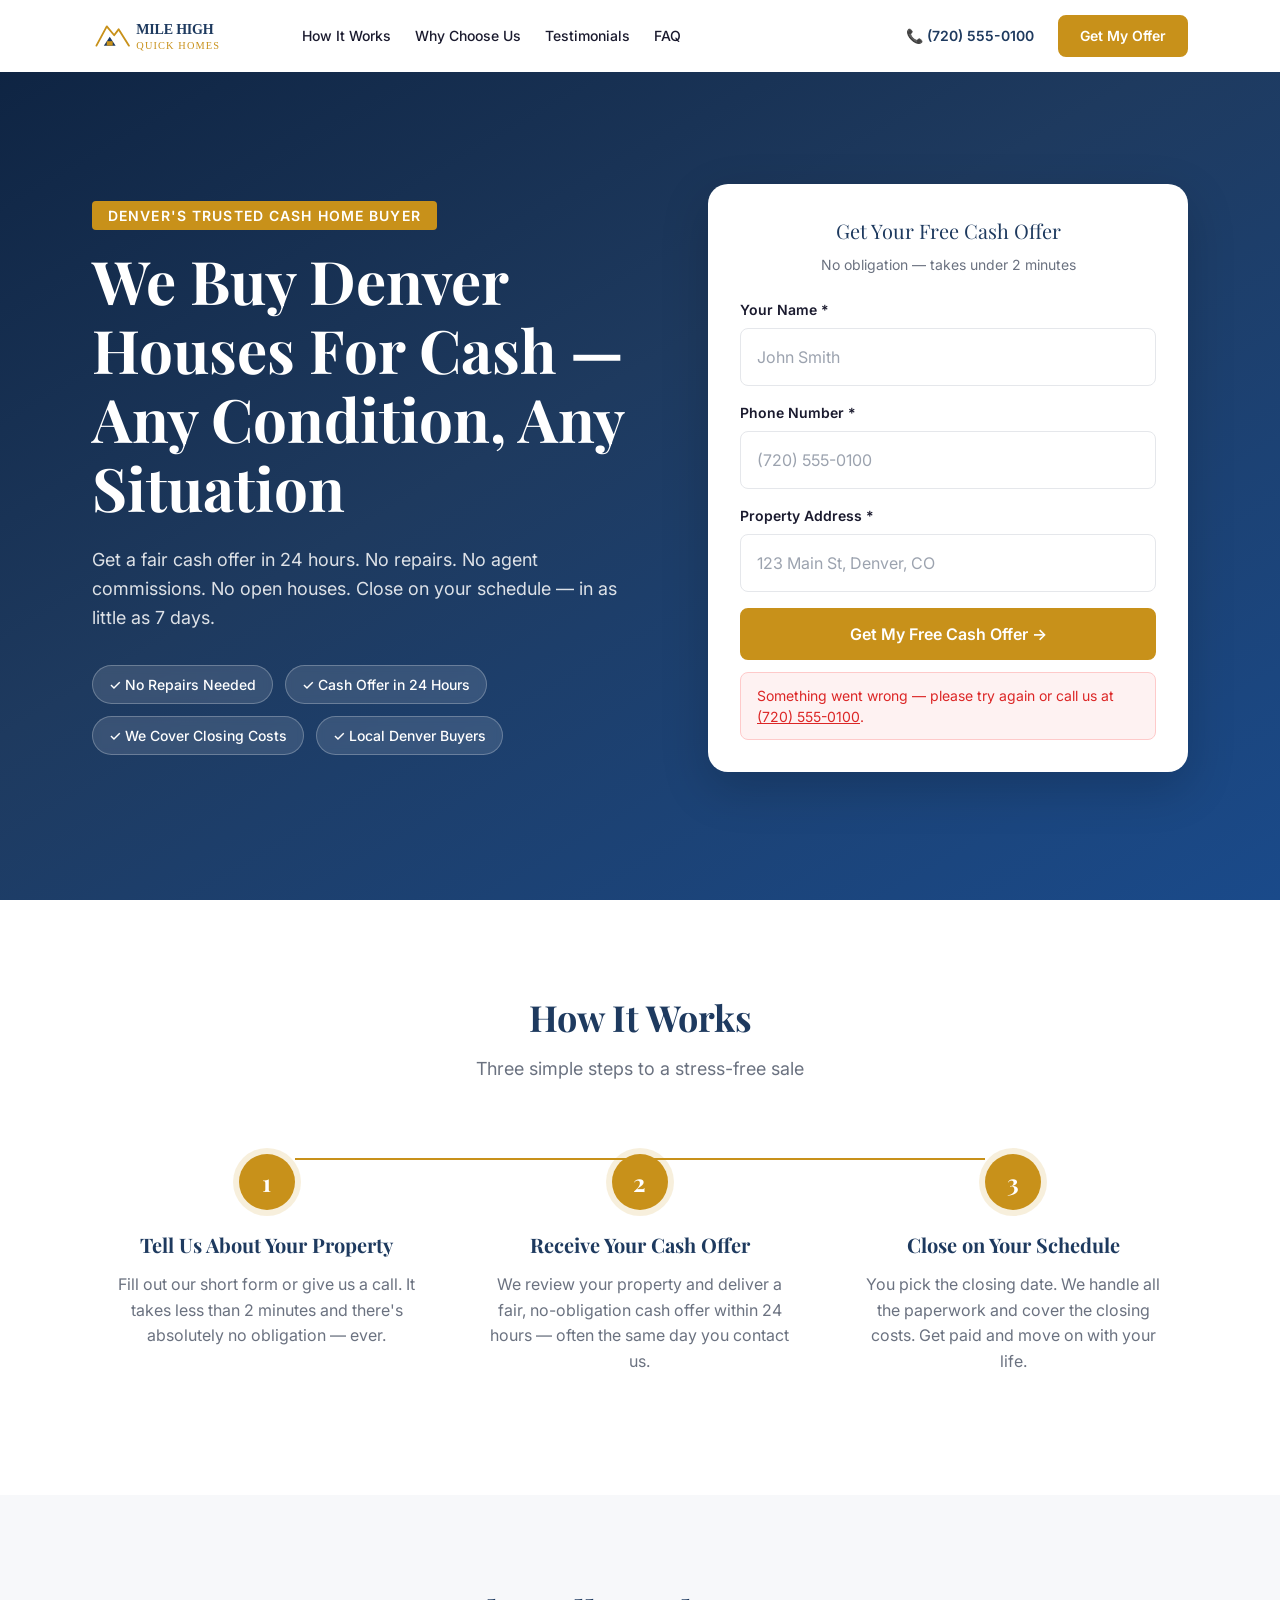
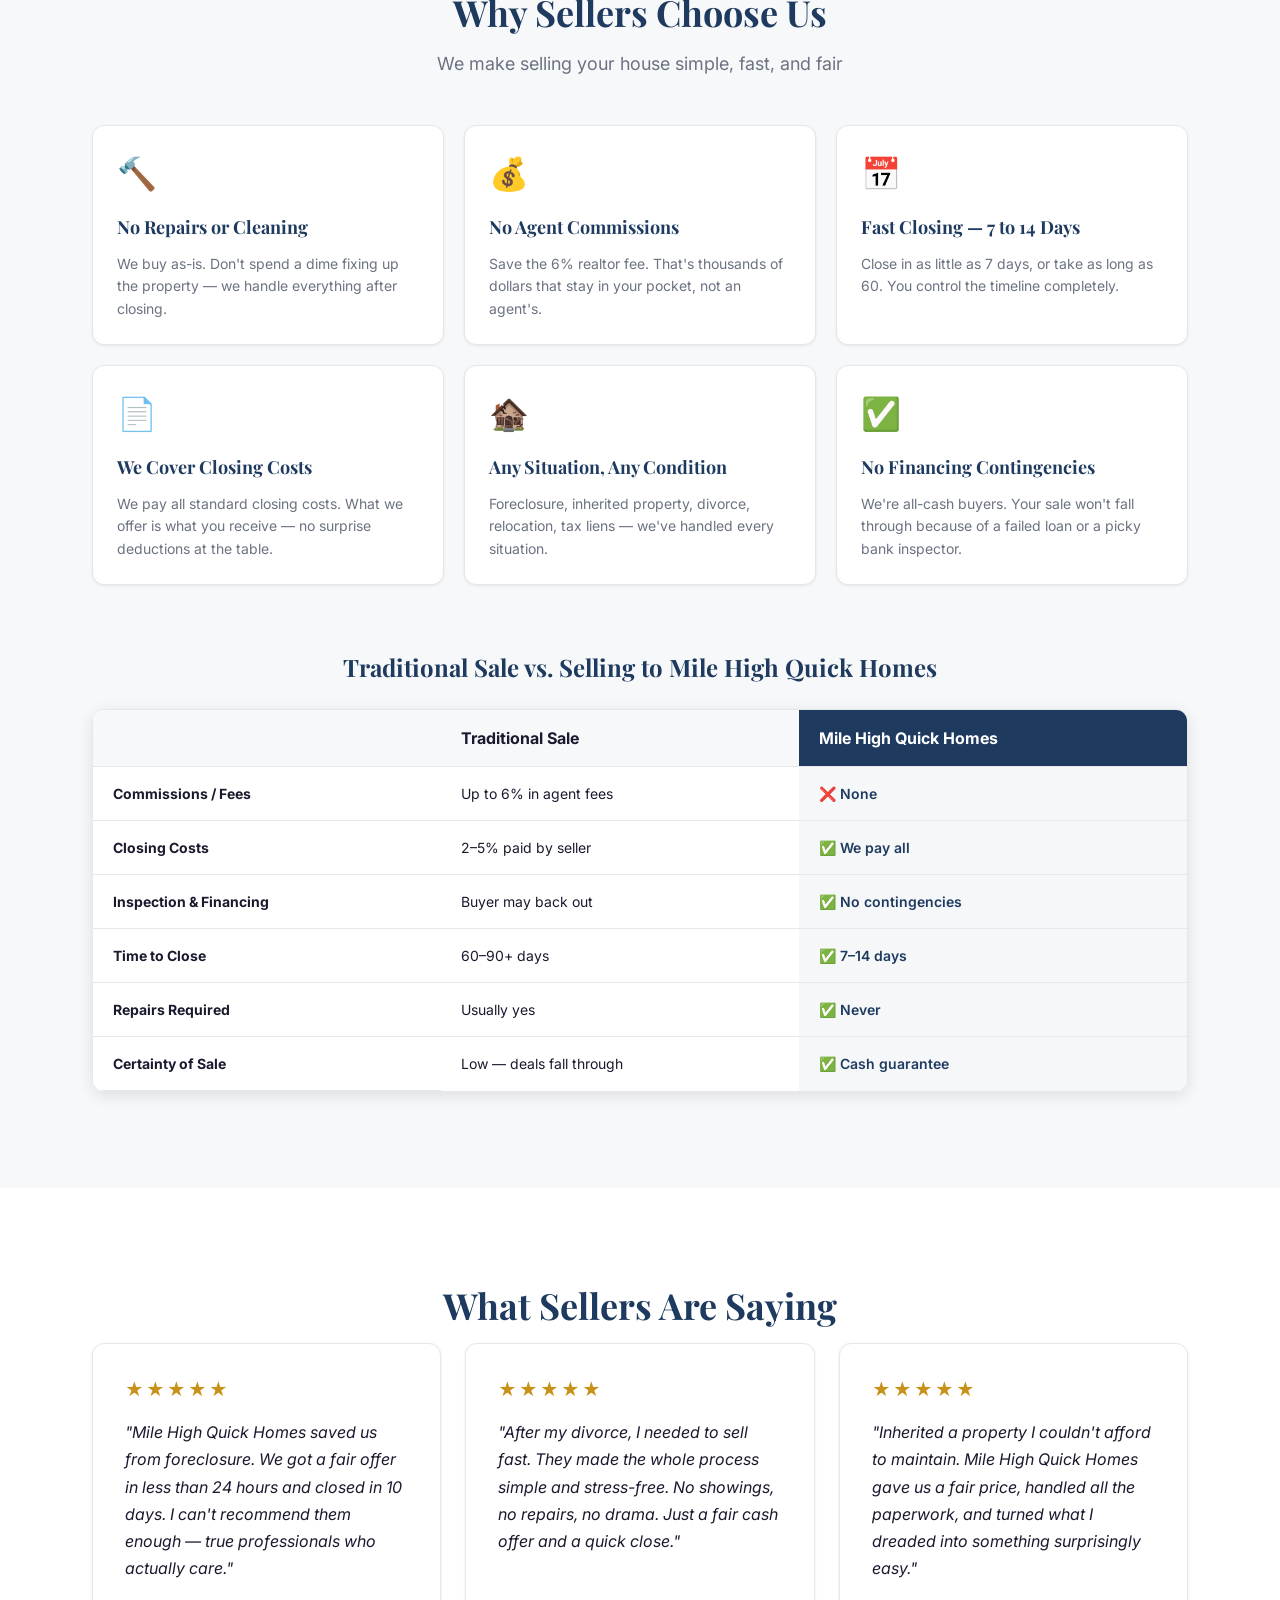
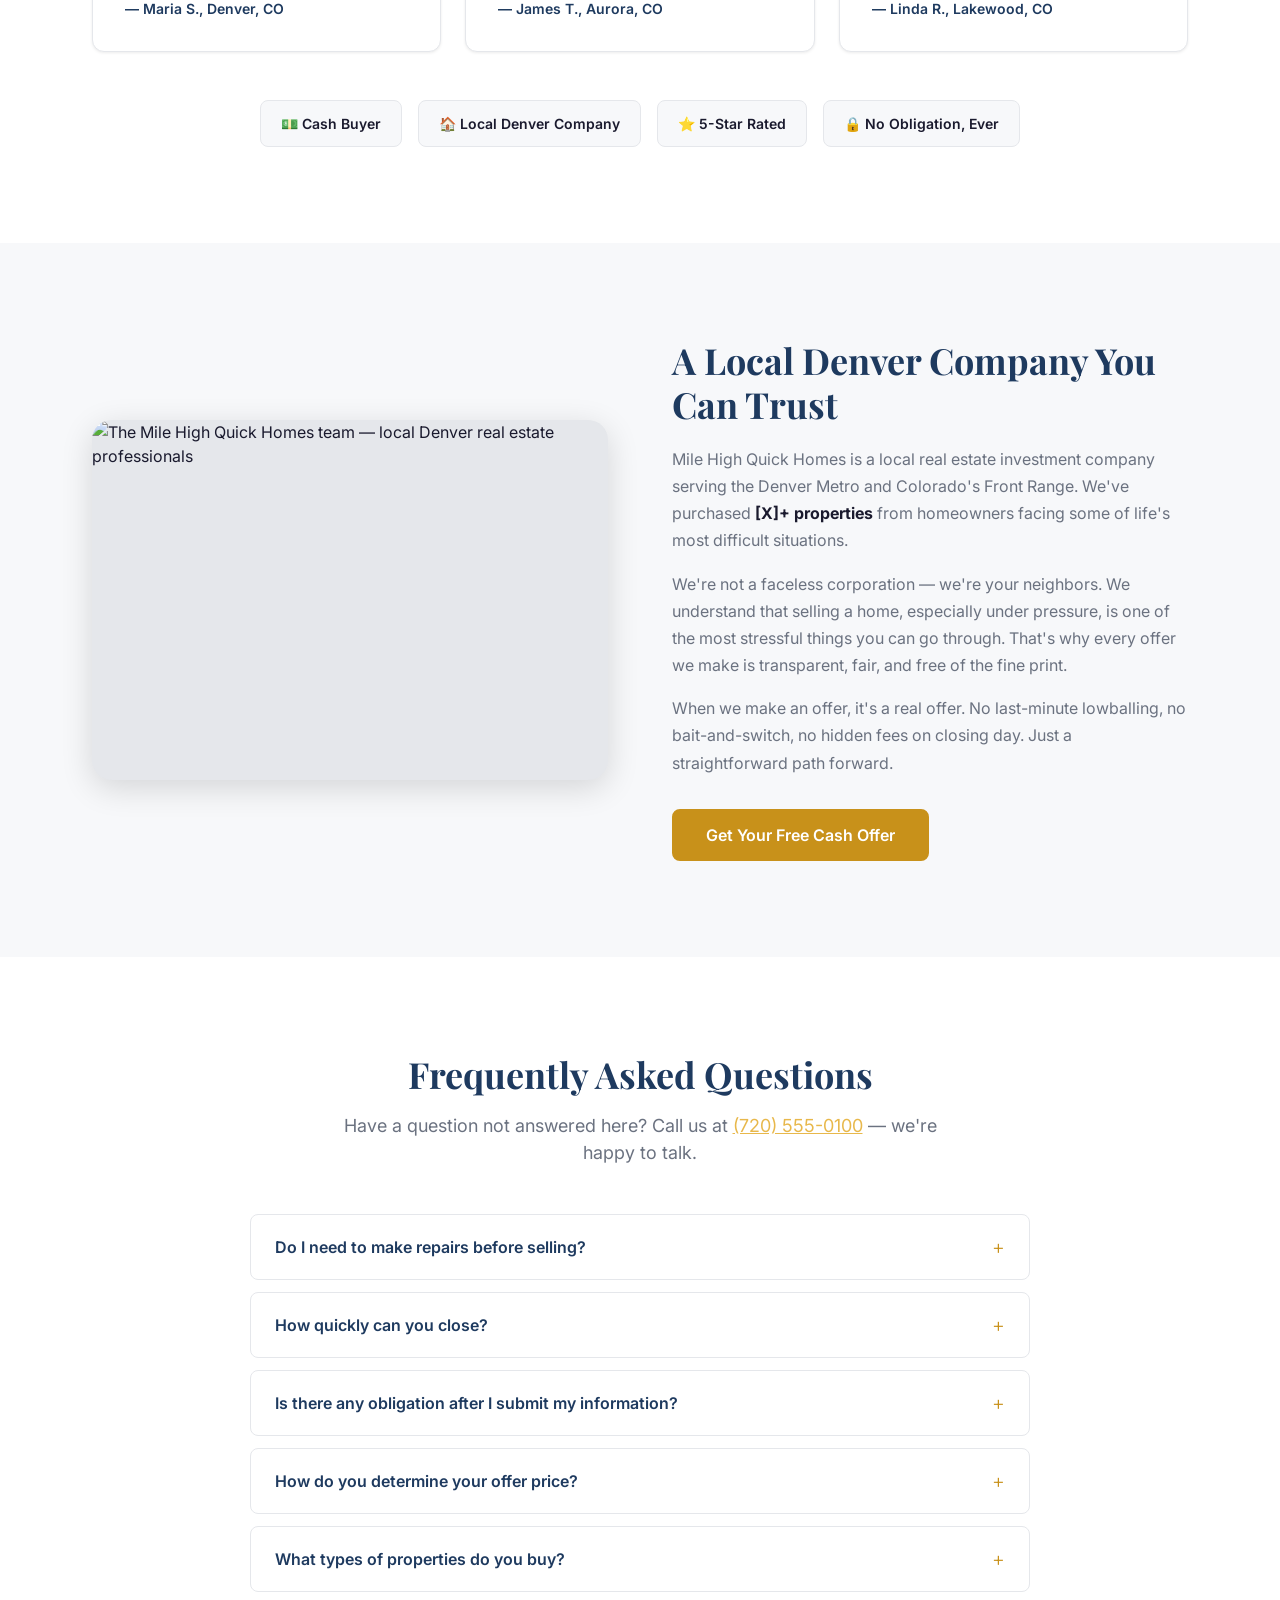
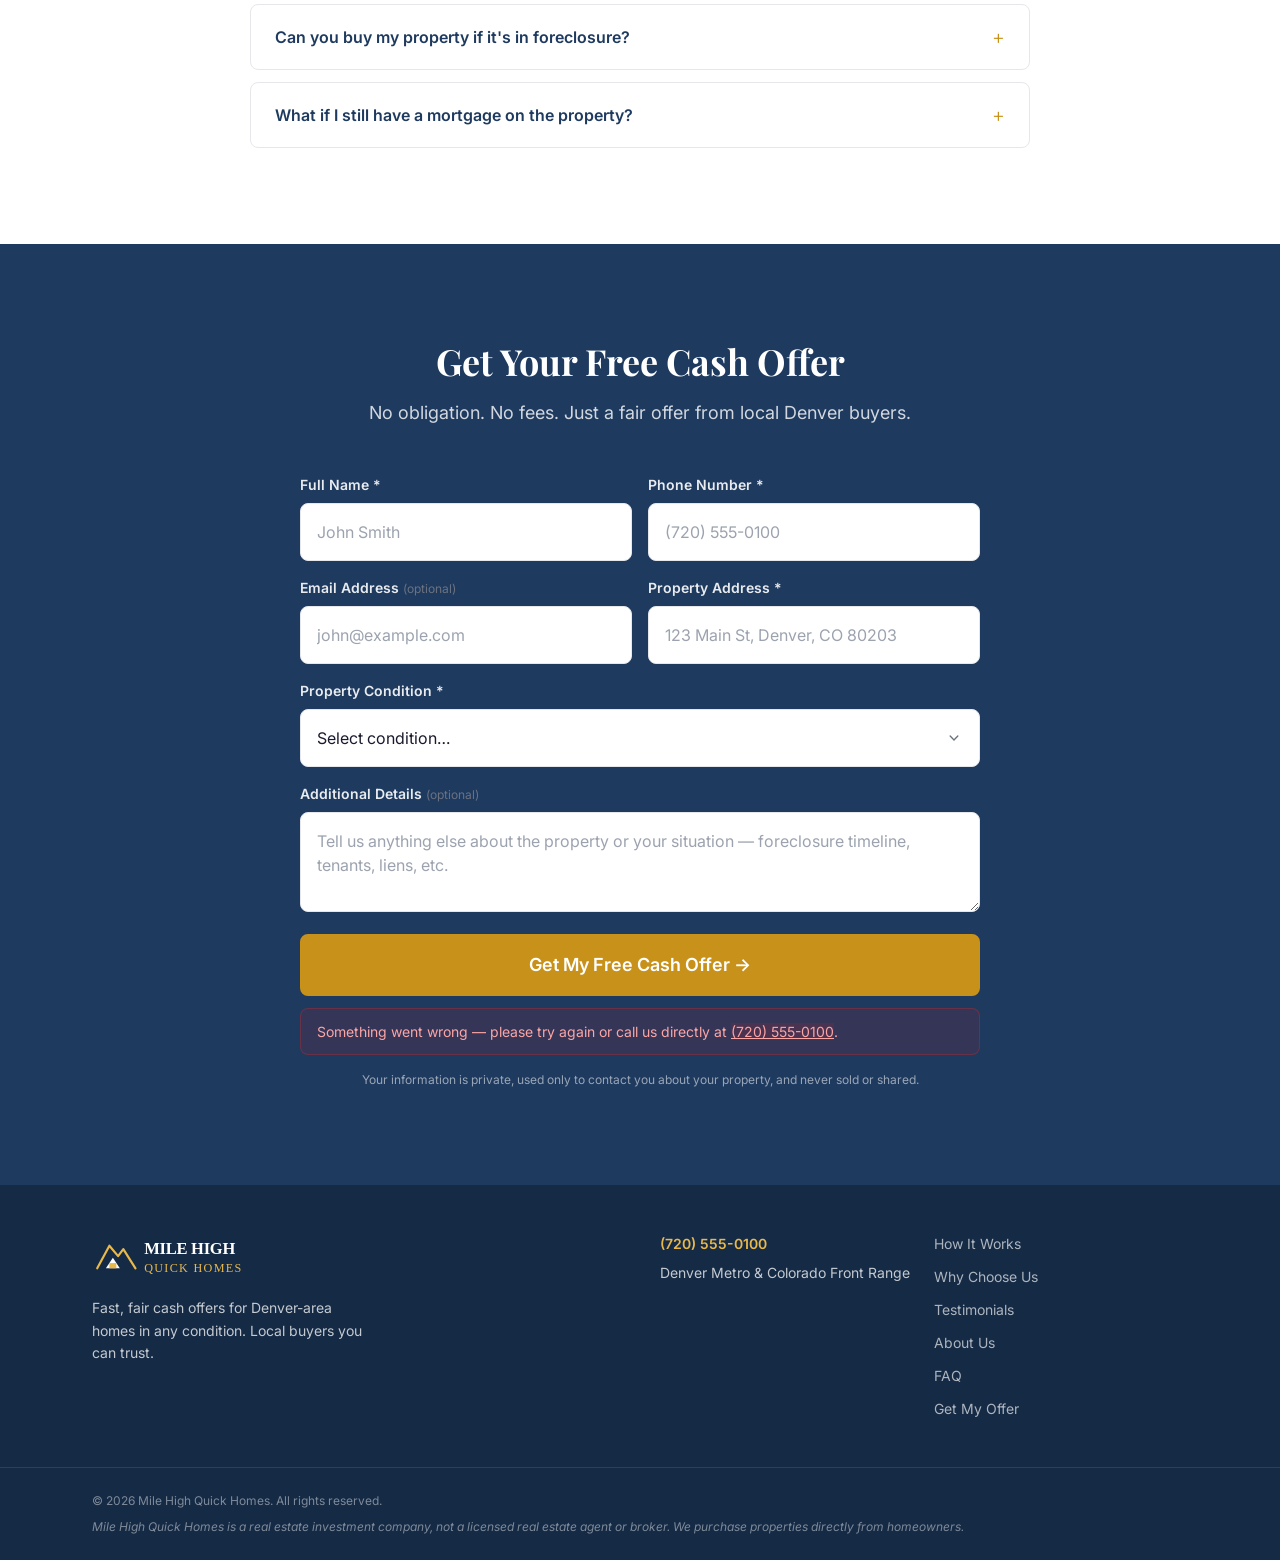
==== commit 312e4005: "chore(review): apply autofix pass — security headers, accessibility, dead code - netlify.toml: add X" ====
--- a/index.html
+++ b/index.html
@@ -9,6 +9,7 @@
 
   <!-- Canonical -->
   <link rel="canonical" href="https://www.milehighquickhomes.com/">
+  <link rel="sitemap" type="application/xml" title="Sitemap" href="/sitemap.xml">
 
   <!-- Open Graph -->
   <meta property="og:type"        content="website">
@@ -18,7 +19,10 @@
   <meta property="og:image"       content="https://www.milehighquickhomes.com/images/og-image.jpg">
   <meta property="og:image:width"  content="1200">
   <meta property="og:image:height" content="630">
-  <meta name="twitter:card"       content="summary_large_image">
+  <meta name="twitter:card"        content="summary_large_image">
+  <meta name="twitter:title"       content="We Buy Houses Denver | Mile High Quick Homes">
+  <meta name="twitter:description" content="Get a fair cash offer in 24 hours. No repairs. No agent commissions. Close on your schedule. Serving Denver Metro &amp; Colorado Front Range.">
+  <meta name="twitter:image"       content="https://www.milehighquickhomes.com/images/og-image.jpg">
 
   <!-- Favicons -->
   <link rel="icon"             type="image/png" href="/images/favicon-32x32.png" sizes="32x32">
@@ -95,14 +99,14 @@
        HERO SECTION
        ==================================================== -->
   <main>
-  <section class="hero" aria-label="Hero">
+  <section class="hero" aria-labelledby="hero-heading">
     <div class="container hero__inner">
 
       <!-- Left: headline + badges -->
       <div class="hero__content">
         <span class="hero__eyebrow">Denver's Trusted Cash Home Buyer</span>
 
-        <h1 class="hero__title">
+        <h1 class="hero__title" id="hero-heading">
           We Buy Denver Houses For Cash —<br>
           Any Condition, Any Situation
         </h1>
@@ -279,39 +283,39 @@
         <table class="comparison">
           <thead>
             <tr>
-              <th scope="col"></th>
+              <th scope="col"><span class="visually-hidden">Feature</span></th>
               <th scope="col">Traditional Sale</th>
               <th scope="col" class="comparison__highlight">Mile High Quick Homes</th>
             </tr>
           </thead>
           <tbody>
             <tr>
-              <td>Commissions / Fees</td>
+              <th scope="row">Commissions / Fees</th>
               <td>Up to 6% in agent fees</td>
               <td class="comparison__highlight">❌&nbsp;None</td>
             </tr>
             <tr>
-              <td>Closing Costs</td>
+              <th scope="row">Closing Costs</th>
               <td>2–5% paid by seller</td>
               <td class="comparison__highlight">✅&nbsp;We pay all</td>
             </tr>
             <tr>
-              <td>Inspection &amp; Financing</td>
+              <th scope="row">Inspection &amp; Financing</th>
               <td>Buyer may back out</td>
               <td class="comparison__highlight">✅&nbsp;No contingencies</td>
             </tr>
             <tr>
-              <td>Time to Close</td>
+              <th scope="row">Time to Close</th>
               <td>60–90+ days</td>
               <td class="comparison__highlight">✅&nbsp;7–14 days</td>
             </tr>
             <tr>
-              <td>Repairs Required</td>
+              <th scope="row">Repairs Required</th>
               <td>Usually yes</td>
               <td class="comparison__highlight">✅&nbsp;Never</td>
             </tr>
             <tr>
-              <td>Certainty of Sale</td>
+              <th scope="row">Certainty of Sale</th>
               <td>Low — deals fall through</td>
               <td class="comparison__highlight">✅&nbsp;Cash guarantee</td>
             </tr>
--- a/css/main.css
+++ b/css/main.css
@@ -301,15 +301,20 @@
   gap: var(--space-6);
   padding: var(--space-8);
   opacity: 0;
+  visibility: hidden;
   pointer-events: none;
   transform: translateY(-8px);
-  transition: opacity var(--transition), transform var(--transition);
+  transition: opacity var(--transition), transform var(--transition),
+              visibility 0s var(--transition);
 }
 
 .nav-overlay.is-open {
   opacity: 1;
+  visibility: visible;
   pointer-events: all;
   transform: translateY(0);
+  transition: opacity var(--transition), transform var(--transition),
+              visibility 0s;
 }
 
 .nav-overlay__close {
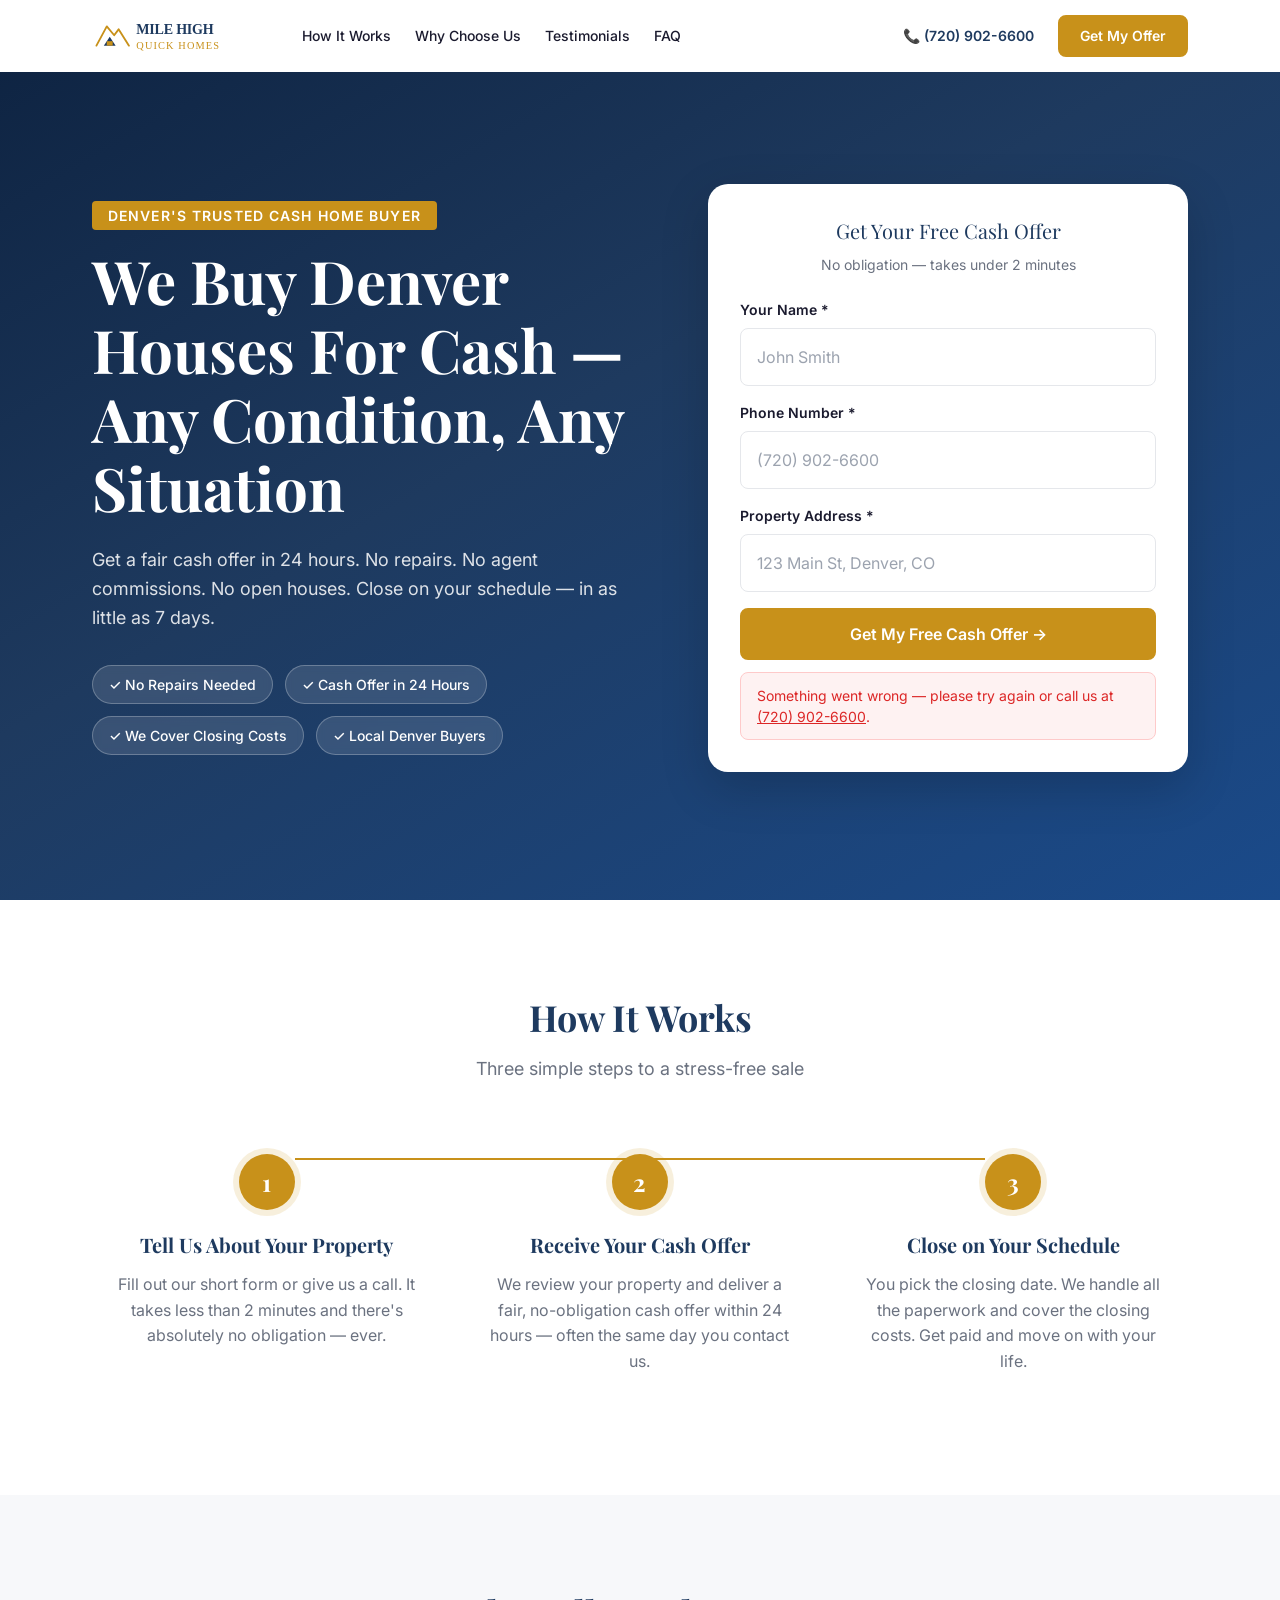
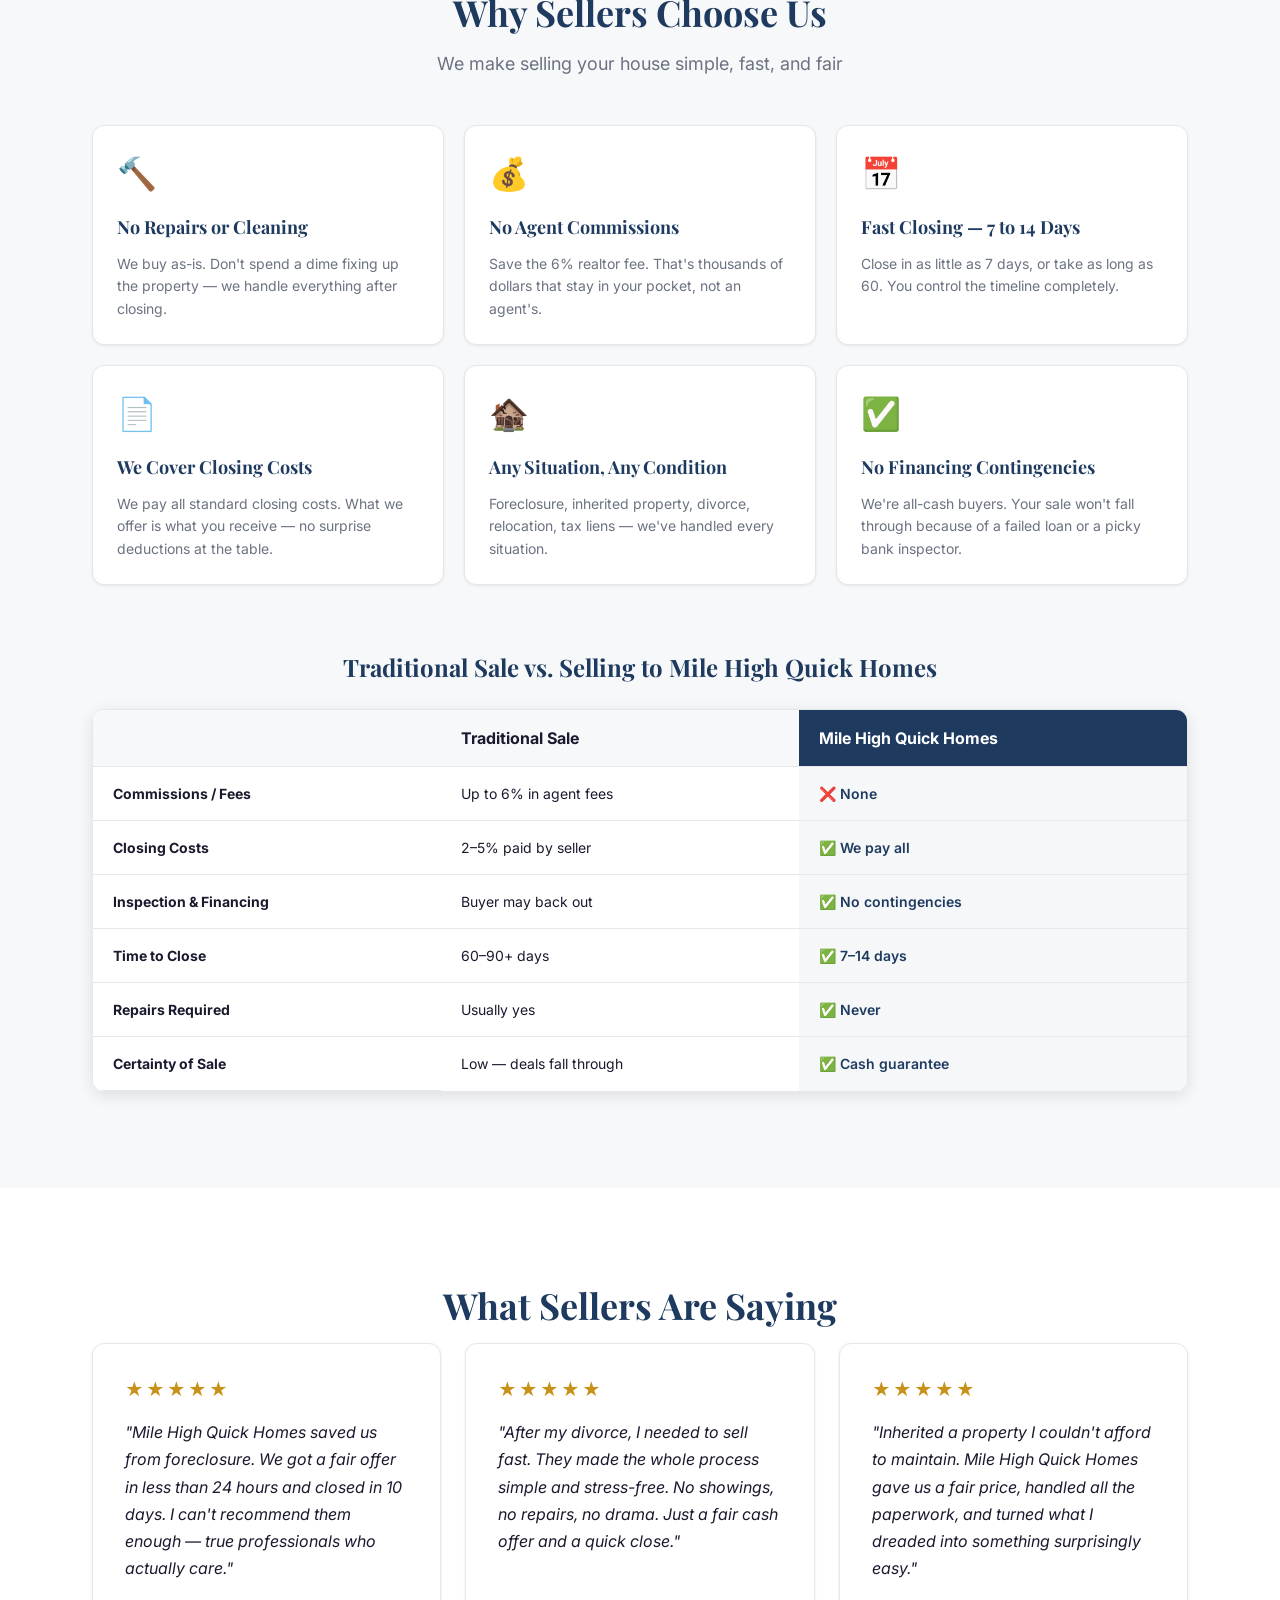
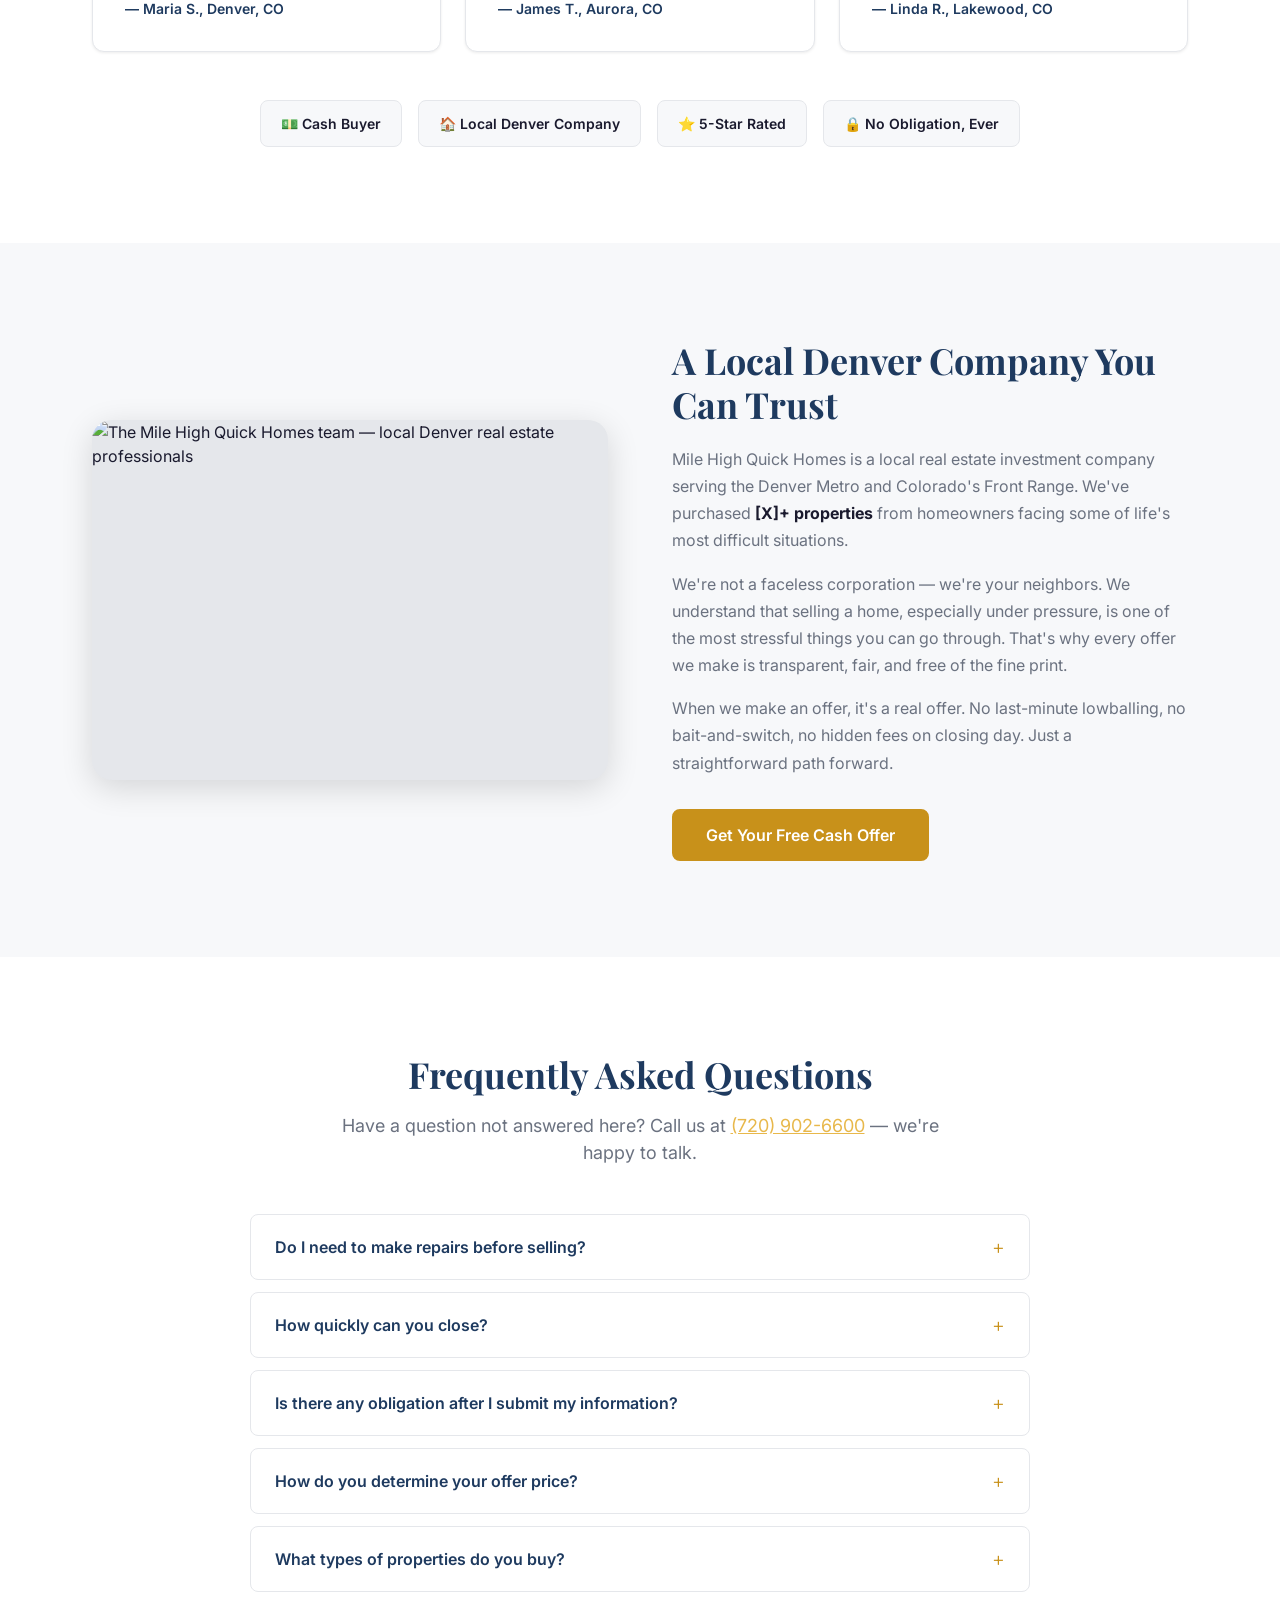
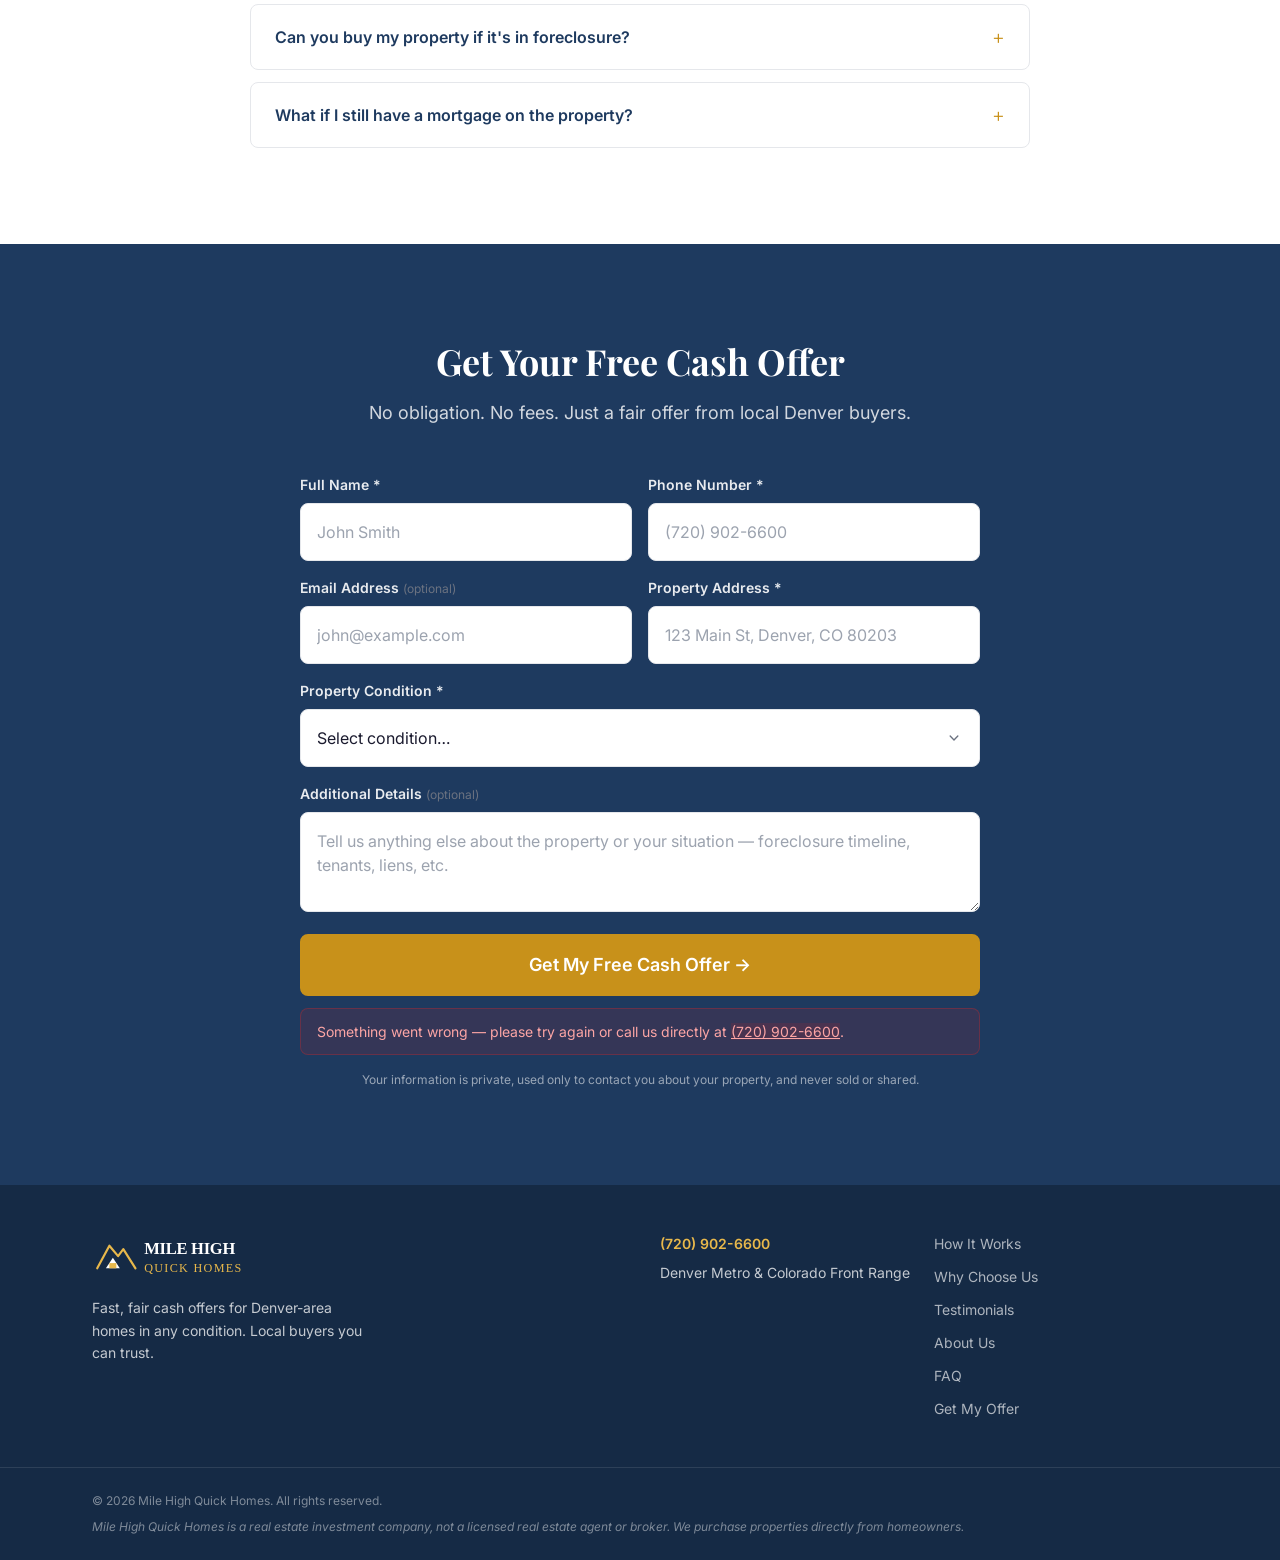
==== commit 7e16f190: "fix: replace placeholder phone number with real number (720) 902-6600 Updates all tel: href attribut" ====
--- a/index.html
+++ b/index.html
@@ -5,7 +5,7 @@
   <meta name="viewport" content="width=device-width, initial-scale=1">
 
   <title>We Buy Houses Denver | Fast Cash Offers | Mile High Quick Homes</title>
-  <meta name="description" content="Mile High Quick Homes buys distressed properties in Denver and across Colorado's Front Range. Get a fair cash offer in 24 hours — no repairs, no agent fees, no hassle. Call (720) 555-0100.">
+  <meta name="description" content="Mile High Quick Homes buys distressed properties in Denver and across Colorado's Front Range. Get a fair cash offer in 24 hours — no repairs, no agent fees, no hassle. Call (720) 902-6600.">
 
   <!-- Canonical -->
   <link rel="canonical" href="https://www.milehighquickhomes.com/">
@@ -60,8 +60,8 @@
 
       <div class="nav__spacer"></div>
 
-      <a href="tel:+17205550100" class="nav__phone" aria-label="Call us at 720-555-0100">
-        📞&nbsp;(720) 555-0100
+      <a href="tel:+17209026600" class="nav__phone" aria-label="Call us at 720-902-6600">
+        📞&nbsp;(720) 902-6600
       </a>
 
       <a href="#get-offer" class="btn btn--primary nav__cta">Get My Offer</a>
@@ -91,7 +91,7 @@
       <li><a href="#faq">FAQ</a></li>
       <li><a href="#get-offer" class="btn btn--primary" style="margin-top:0.5rem">Get My Free Offer</a></li>
     </ul>
-    <a href="tel:+17205550100" class="nav-overlay__phone">📞 (720) 555-0100</a>
+    <a href="tel:+17209026600" class="nav-overlay__phone">📞 (720) 902-6600</a>
   </div>
 
 
@@ -162,7 +162,7 @@
               id="hero-phone"
               name="phone"
               class="form-input"
-              placeholder="(720) 555-0100"
+              placeholder="(720) 902-6600"
               autocomplete="tel"
               required>
           </div>
@@ -184,7 +184,7 @@
           </button>
 
           <p class="form-error" hidden>
-            Something went wrong — please try again or call us at <a href="tel:+17205550100">(720) 555-0100</a>.
+            Something went wrong — please try again or call us at <a href="tel:+17209026600">(720) 902-6600</a>.
           </p>
 
         </form>
@@ -415,7 +415,7 @@
       <h2 id="faq-title" class="section-title">Frequently Asked Questions</h2>
       <p class="section-subtitle">
         Have a question not answered here? Call us at
-        <a href="tel:+17205550100">(720) 555-0100</a> — we're happy to talk.
+        <a href="tel:+17209026600">(720) 902-6600</a> — we're happy to talk.
       </p>
 
       <div class="faq-list">
@@ -551,7 +551,7 @@
               id="full-phone"
               name="phone"
               class="form-input"
-              placeholder="(720) 555-0100"
+              placeholder="(720) 902-6600"
               autocomplete="tel"
               required>
           </div>
@@ -612,7 +612,7 @@
 
         <p class="form-error form-error--light" hidden>
           Something went wrong — please try again or call us directly at
-          <a href="tel:+17205550100">(720) 555-0100</a>.
+          <a href="tel:+17209026600">(720) 902-6600</a>.
         </p>
 
         <p class="form-privacy">
@@ -643,7 +643,7 @@
 
       <div class="footer__links">
         <div class="footer__contact">
-          <p><a href="tel:+17205550100">(720) 555-0100</a></p>
+          <p><a href="tel:+17209026600">(720) 902-6600</a></p>
           <p>Denver Metro &amp; Colorado Front Range</p>
         </div>
         <nav class="footer__nav" aria-label="Footer navigation">
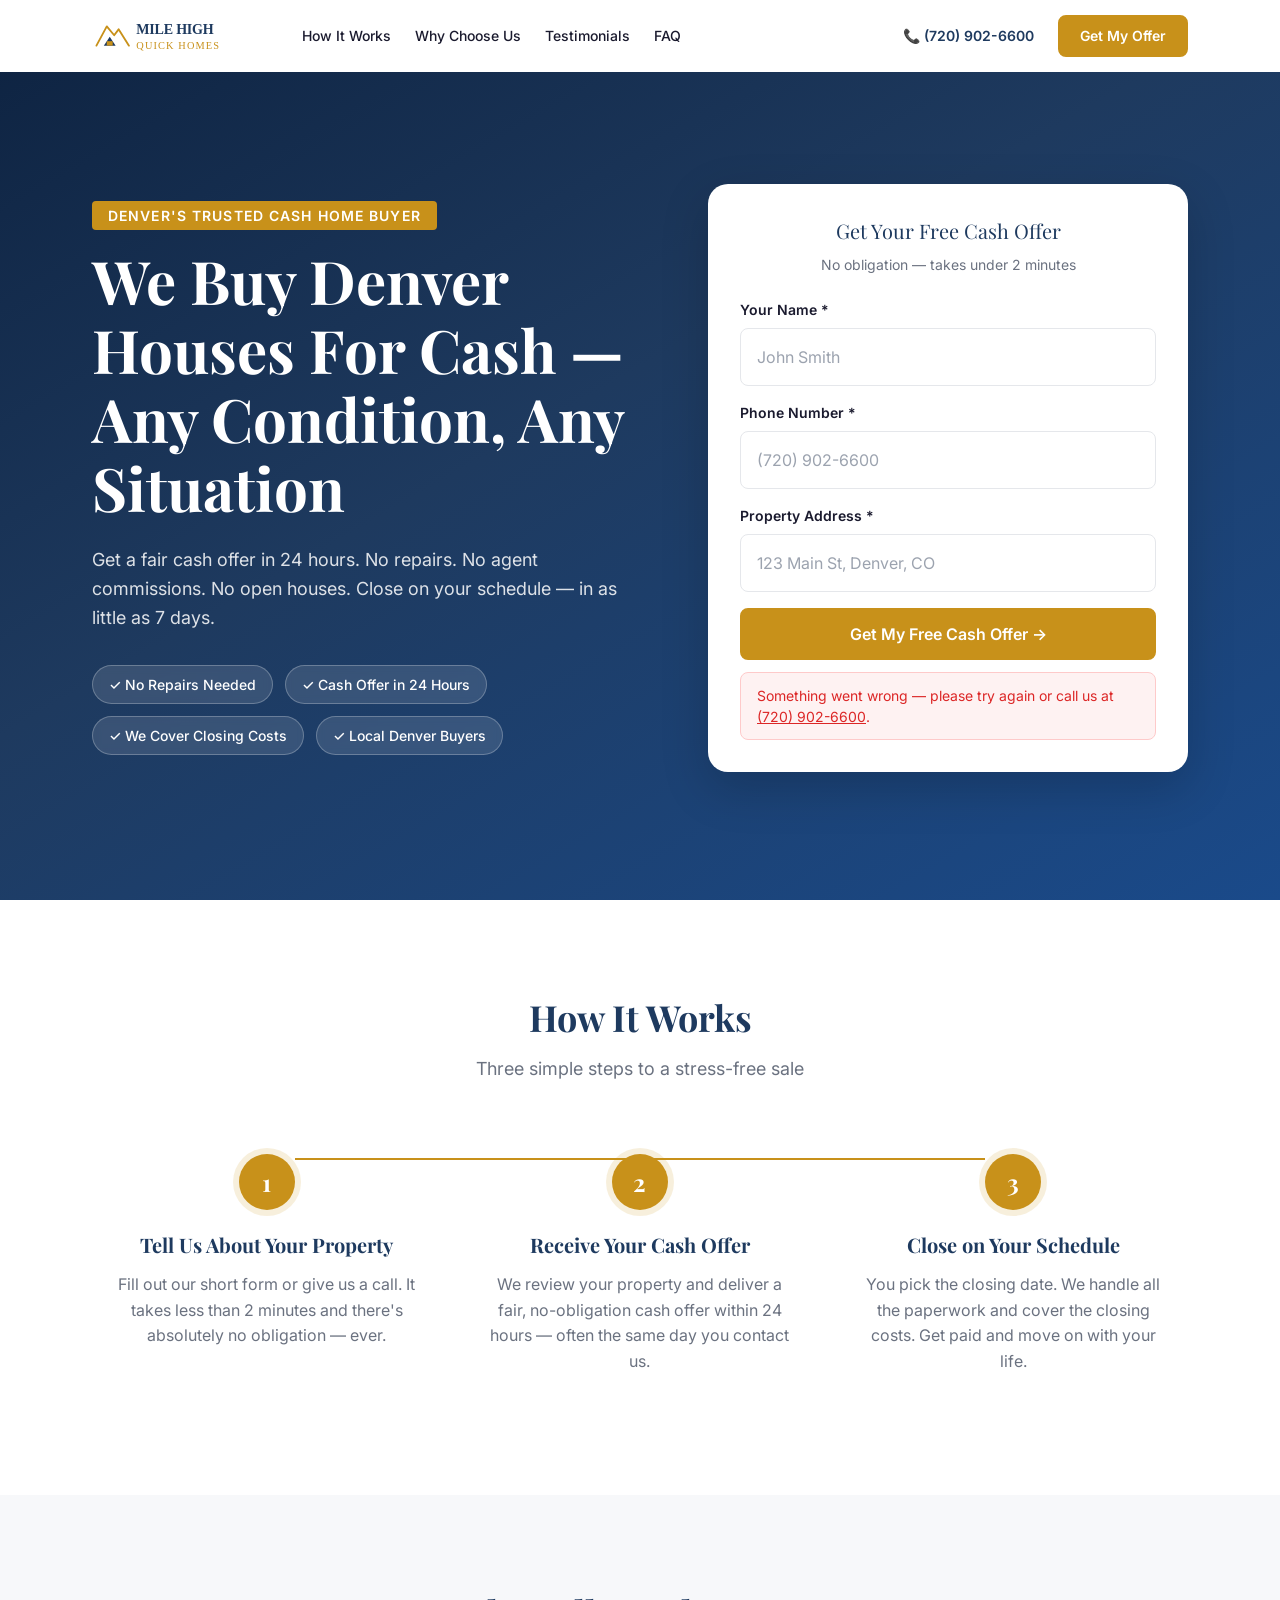
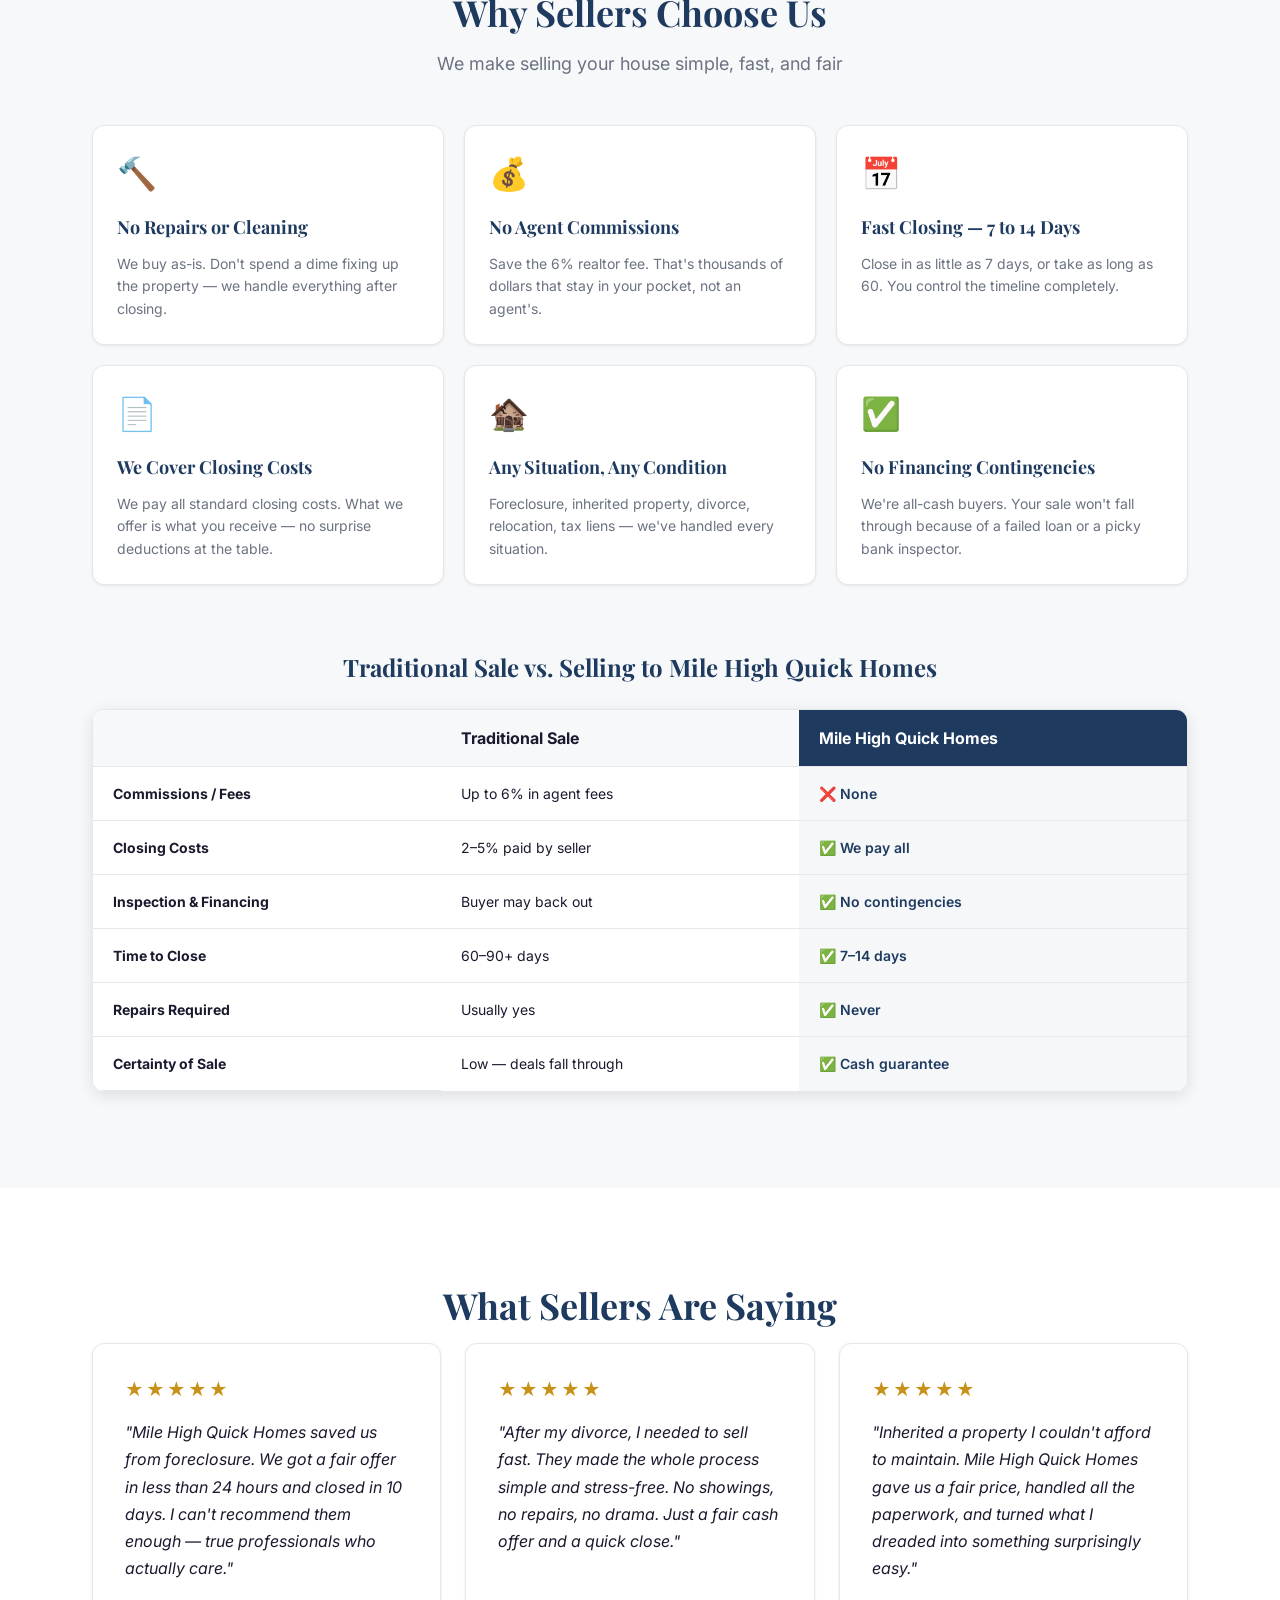
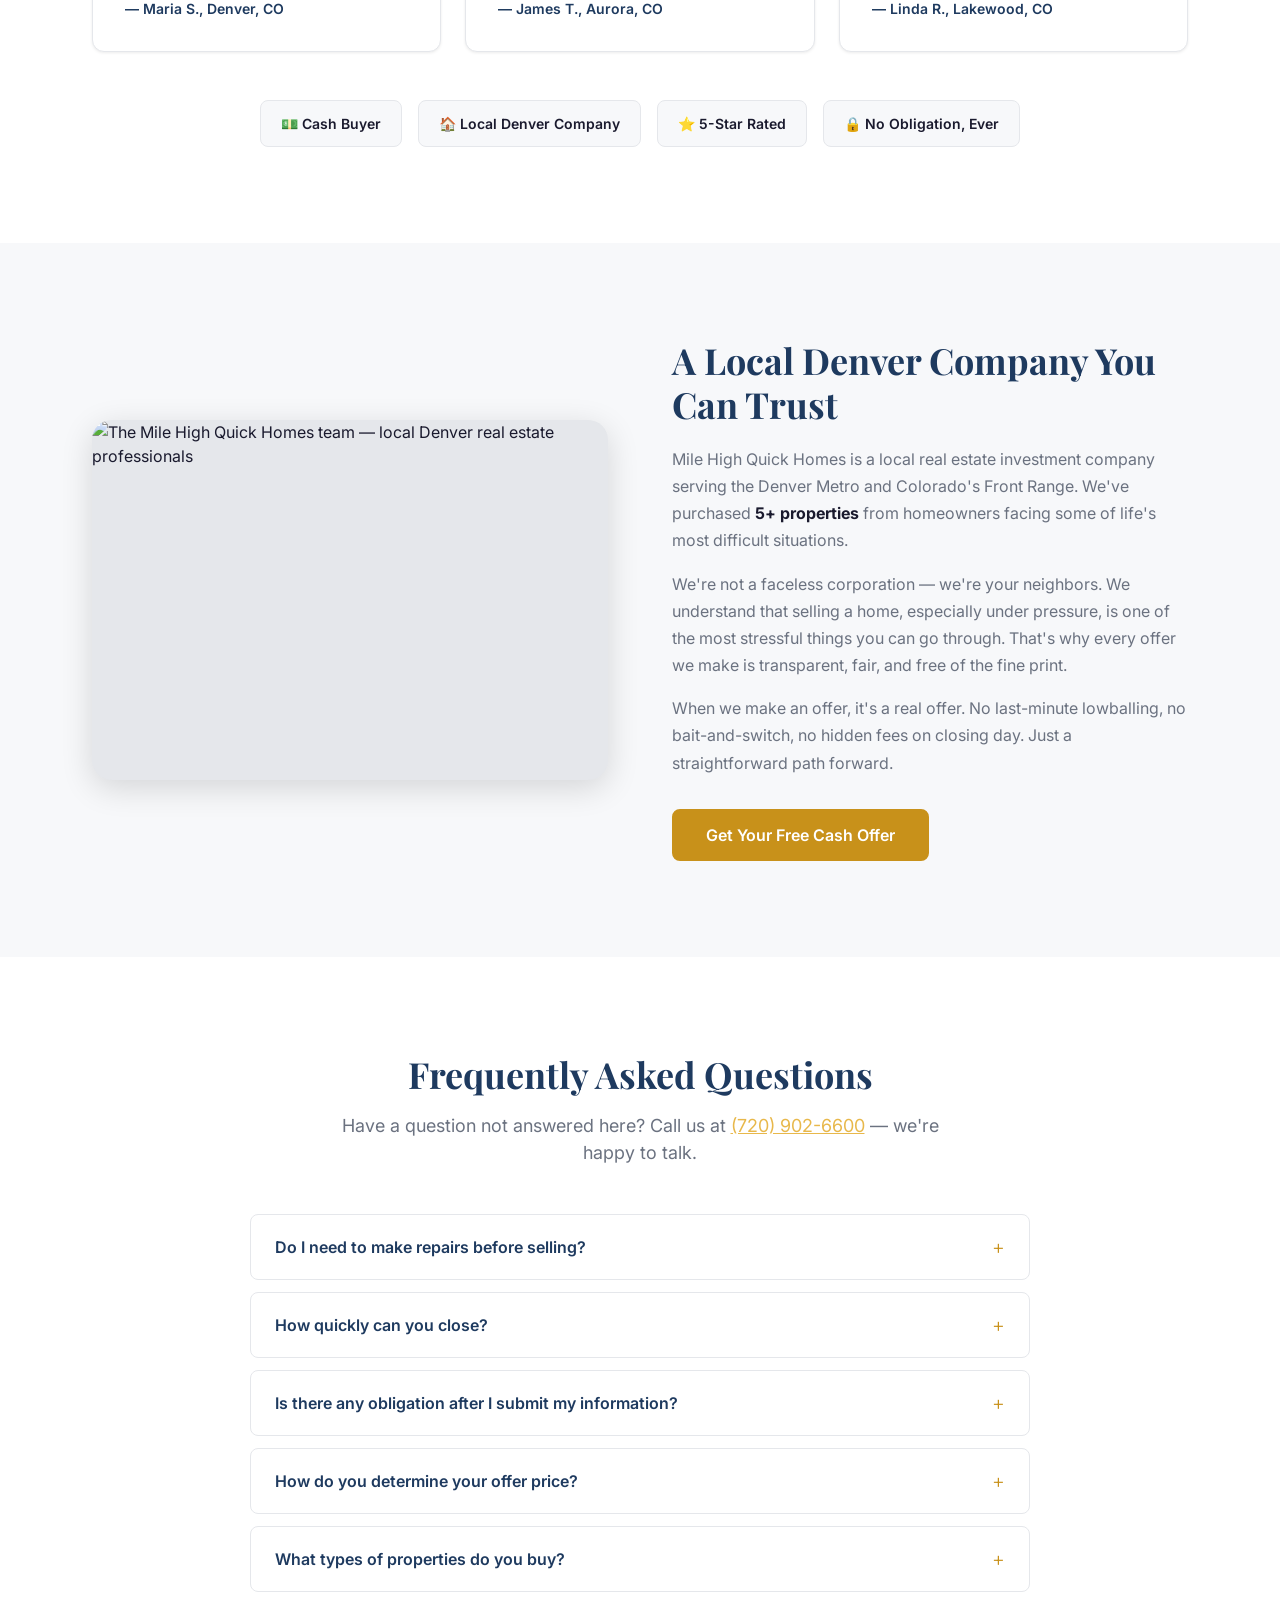
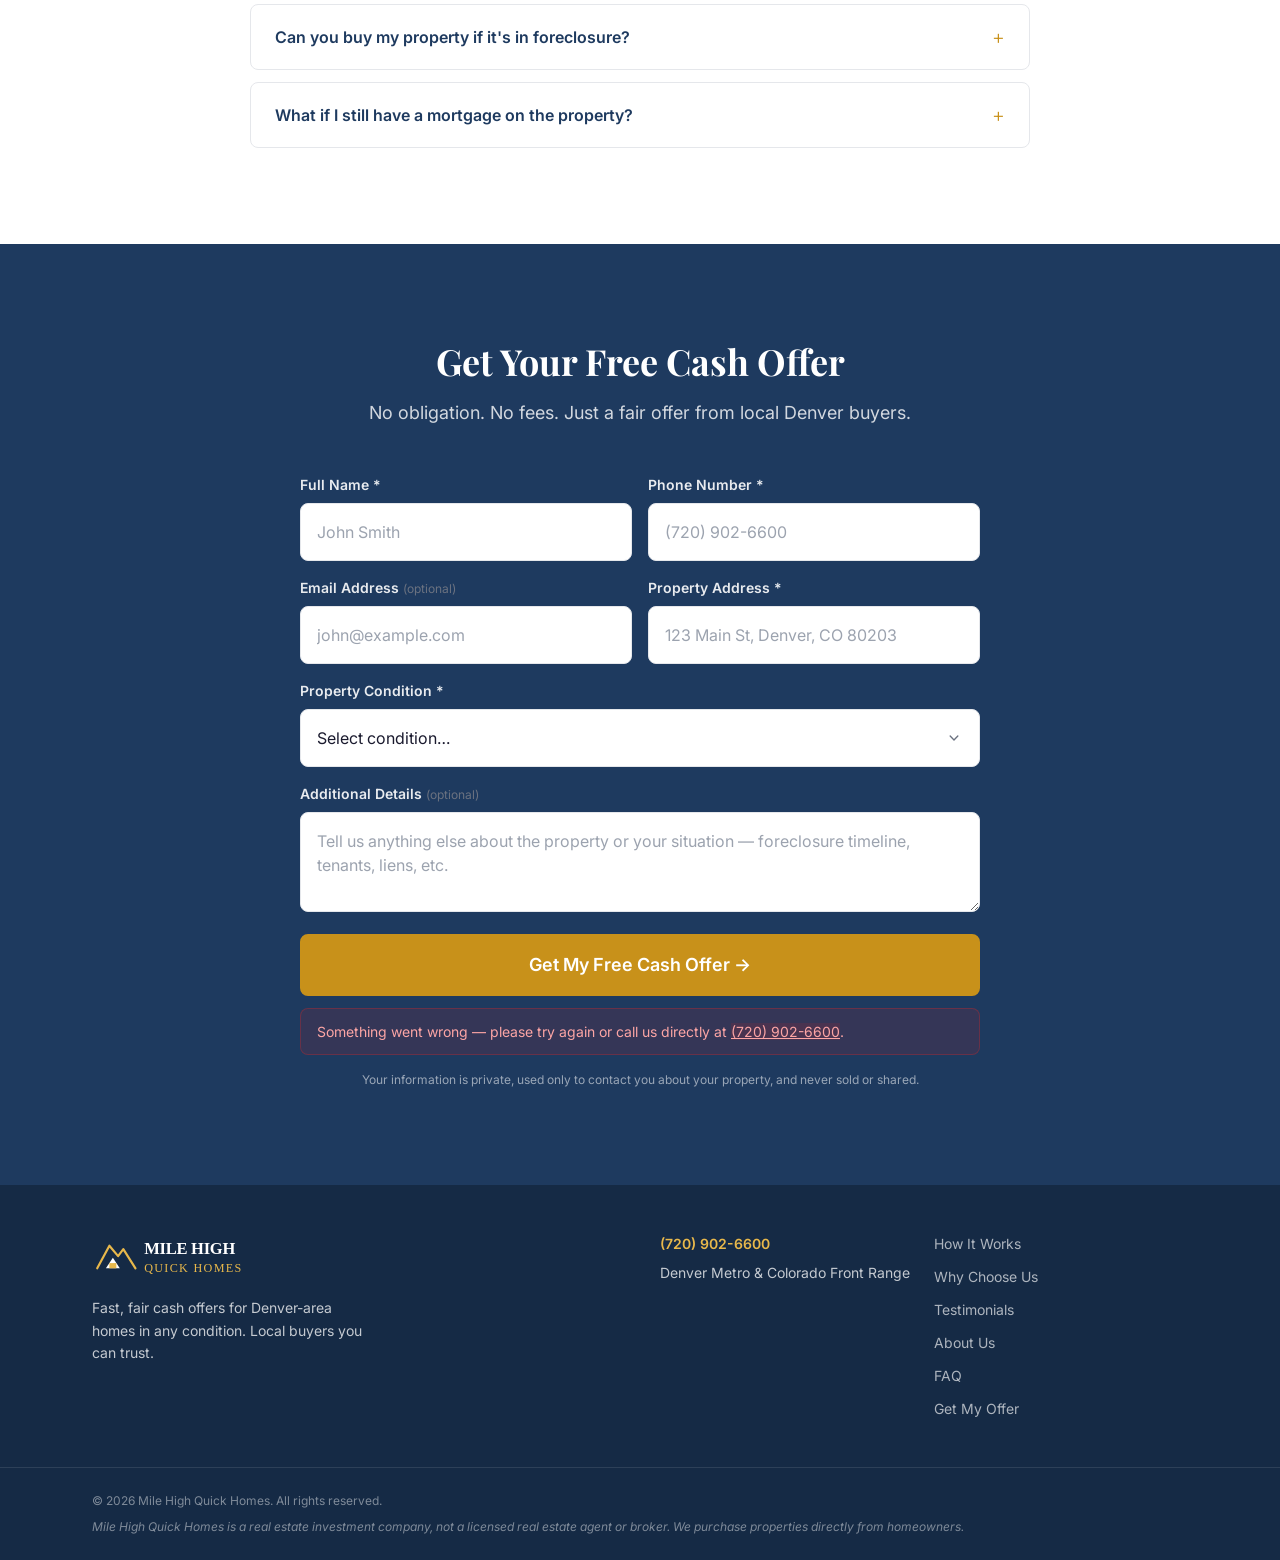
==== commit 2a17385a: "fix: fill in property count (5+) in about section Co-Authored-By: Claude Sonnet 4.6 <noreply@anthrop" ====
--- a/index.html
+++ b/index.html
@@ -393,7 +393,7 @@
         <div class="about__content">
           <h2 id="about-title">A Local Denver Company You Can Trust</h2>
 
-          <p>Mile High Quick Homes is a local real estate investment company serving the Denver Metro and Colorado's Front Range. We've purchased <strong>[X]+ properties</strong> from homeowners facing some of life's most difficult situations.</p>
+          <p>Mile High Quick Homes is a local real estate investment company serving the Denver Metro and Colorado's Front Range. We've purchased <strong>5+ properties</strong> from homeowners facing some of life's most difficult situations.</p>
 
           <p>We're not a faceless corporation — we're your neighbors. We understand that selling a home, especially under pressure, is one of the most stressful things you can go through. That's why every offer we make is transparent, fair, and free of the fine print.</p>
 
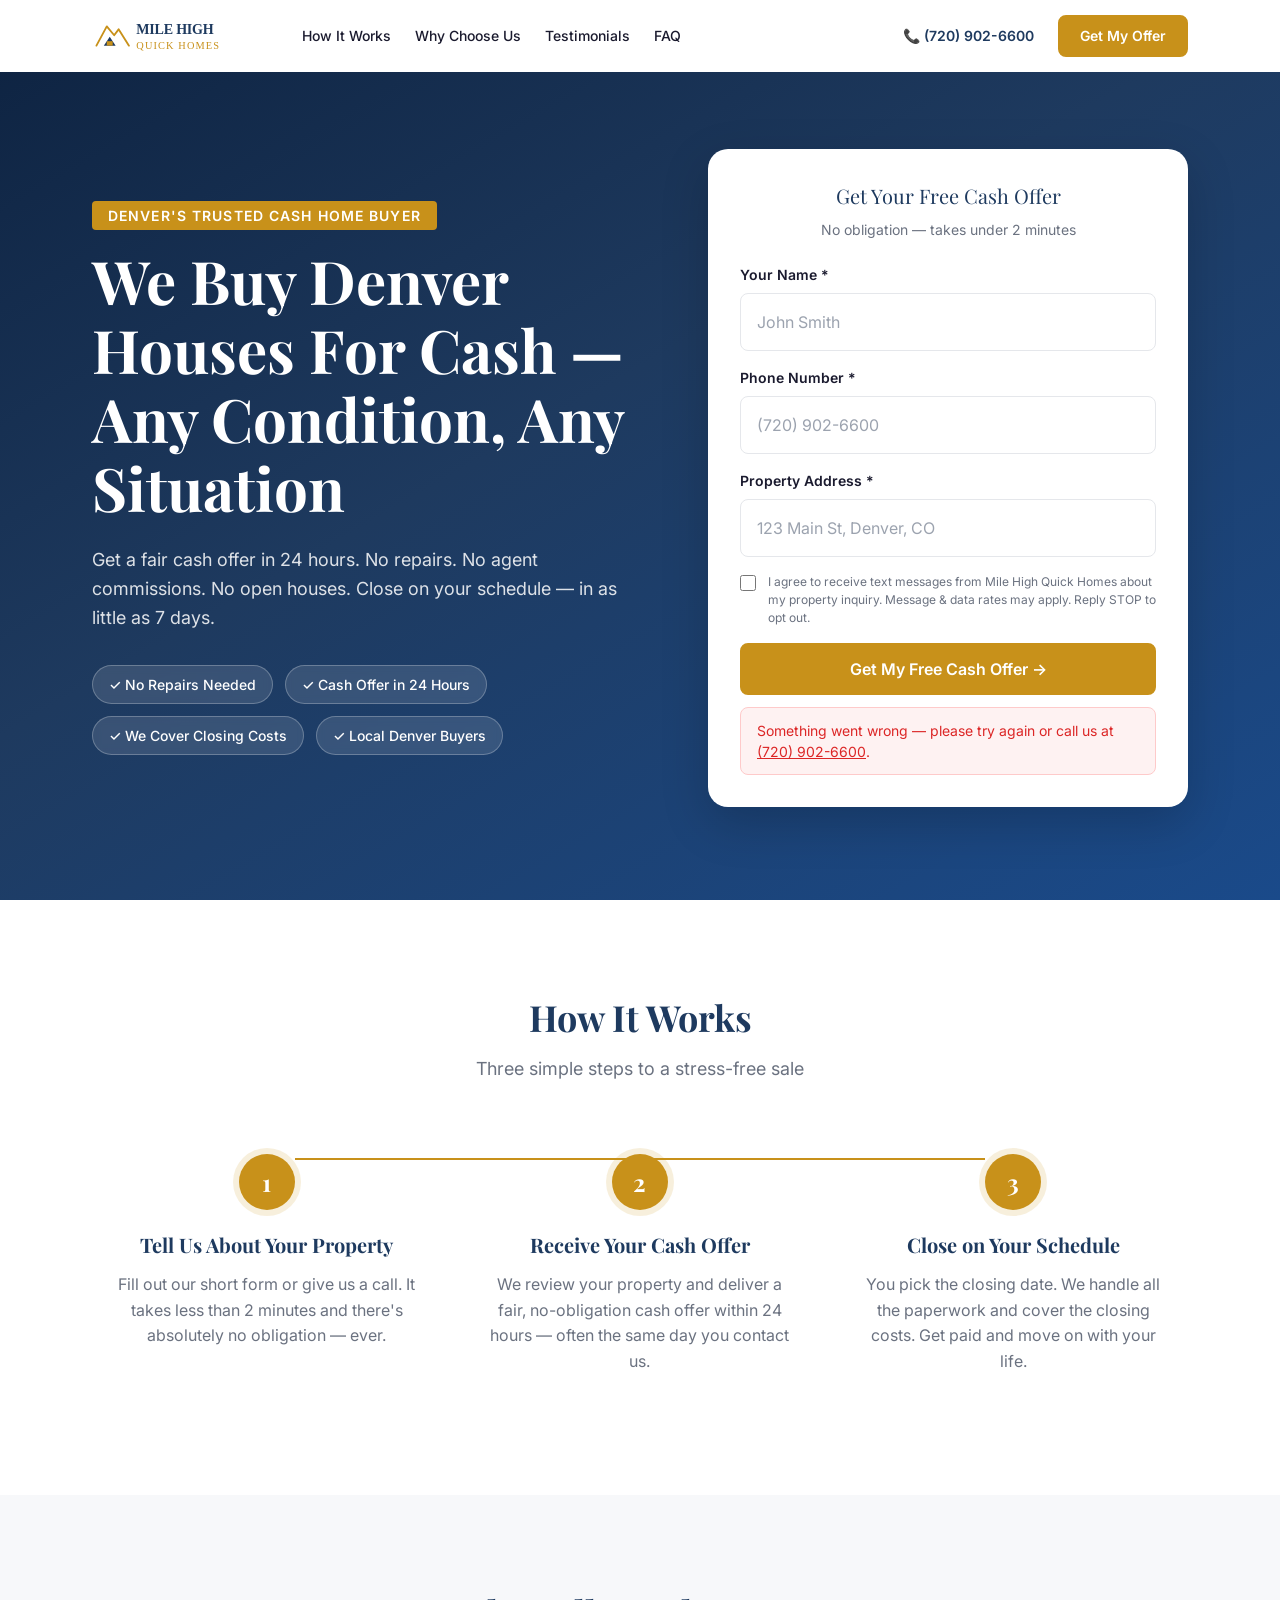
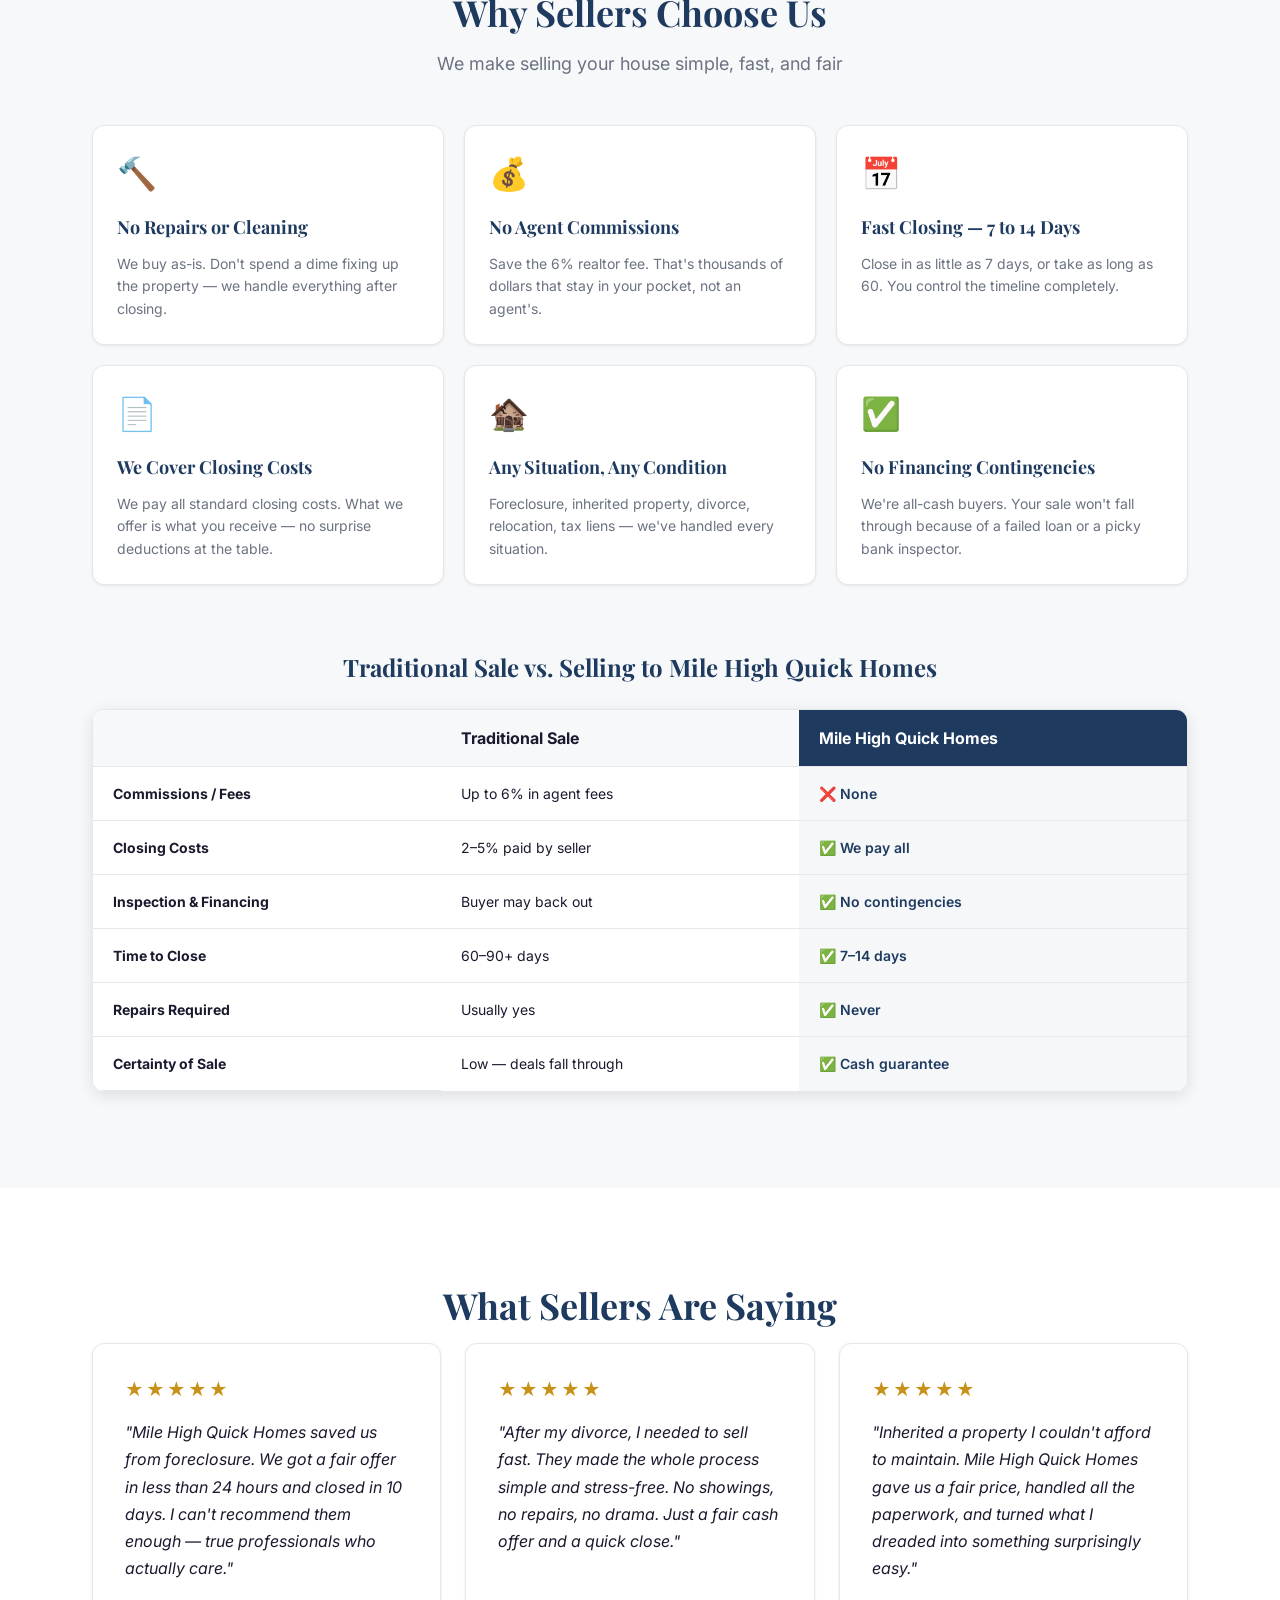
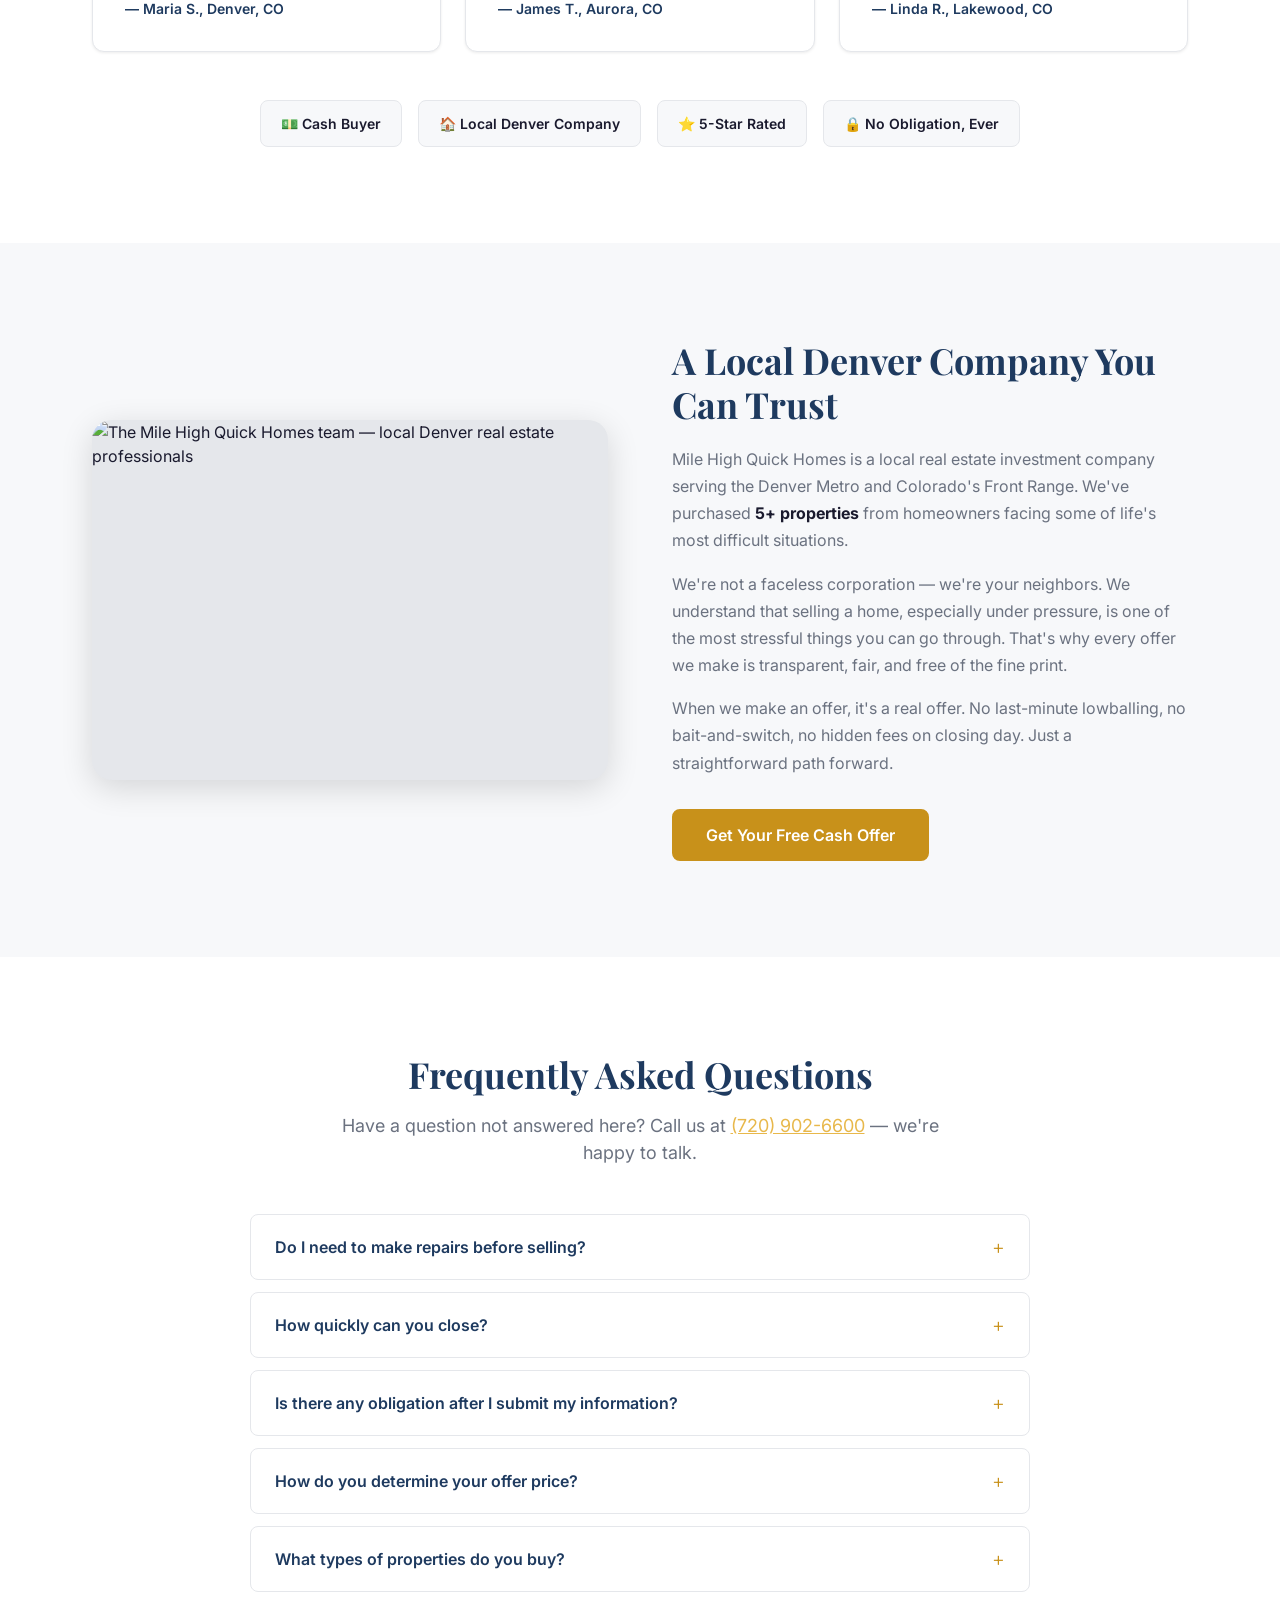
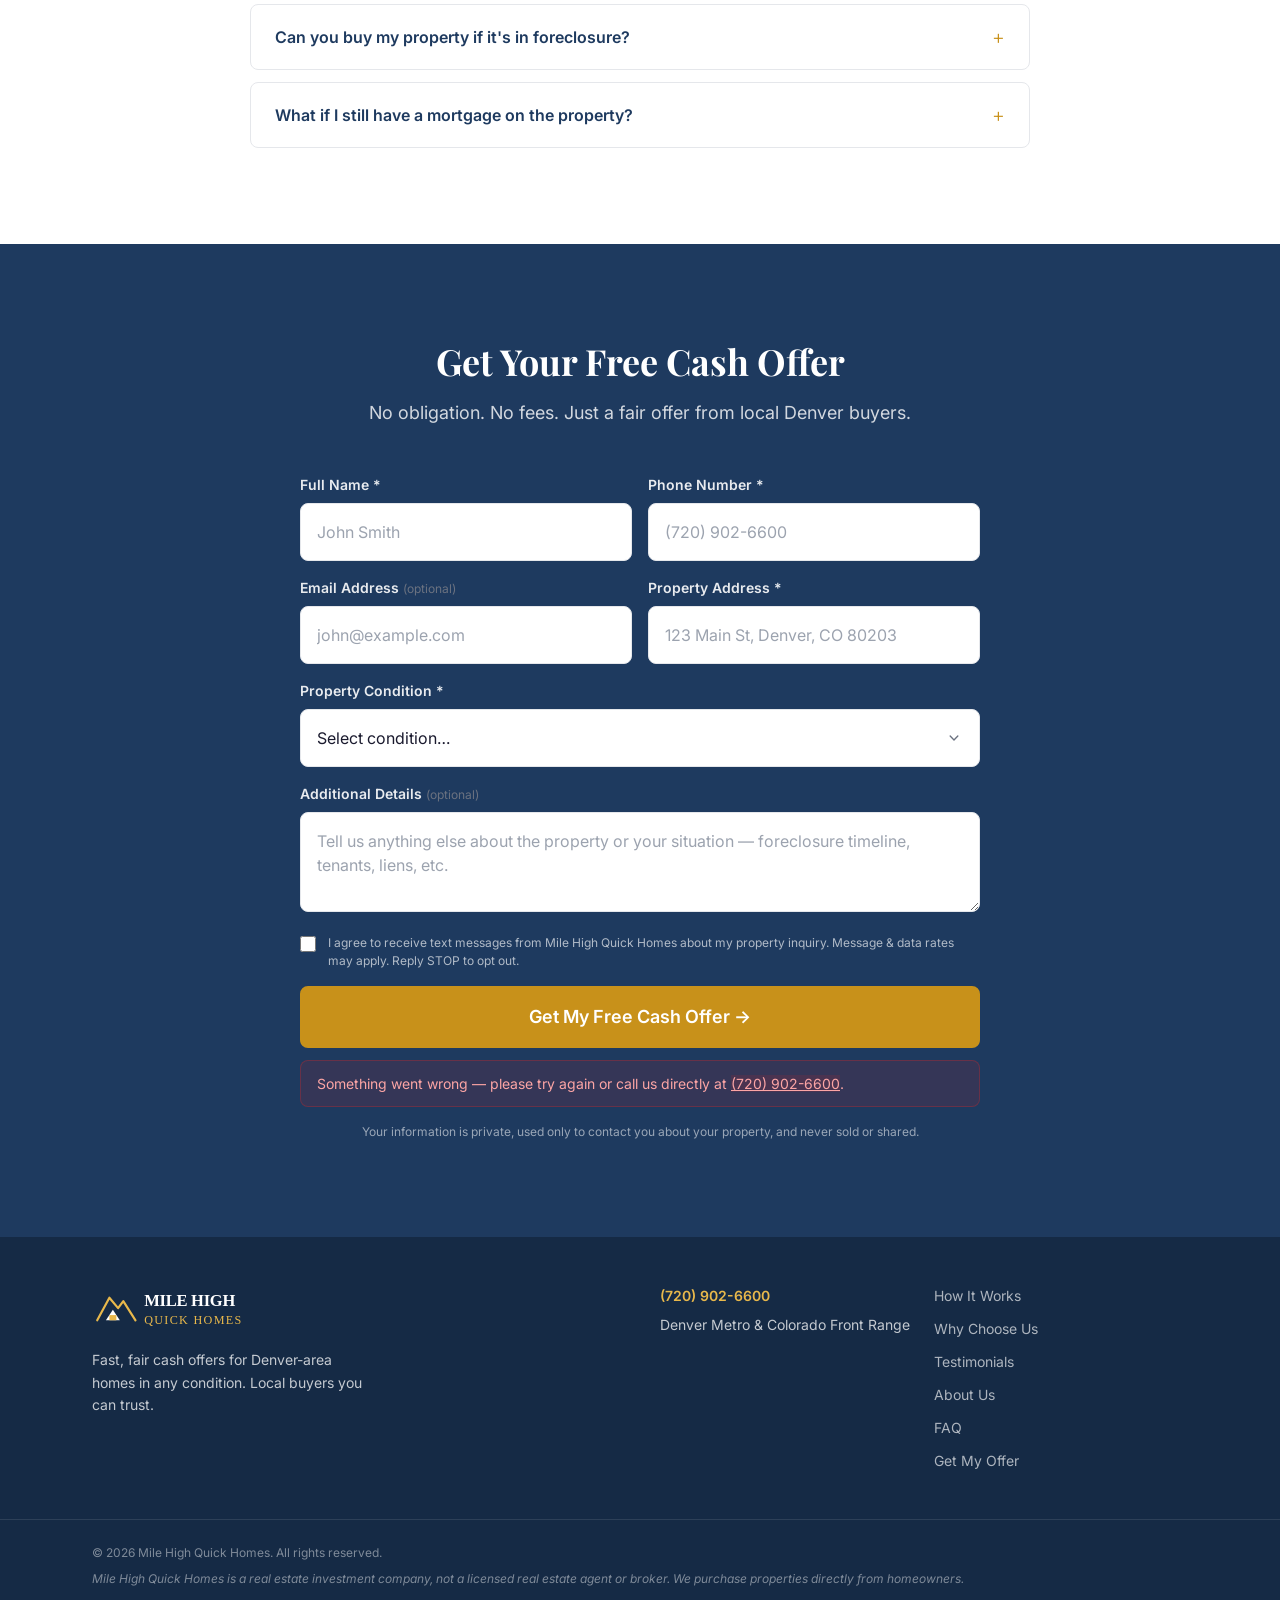
==== commit 0e398255: "Add SMS opt-in checkbox to both forms" ====
--- a/index.html
+++ b/index.html
@@ -177,6 +177,13 @@
               placeholder="123 Main St, Denver, CO"
               autocomplete="street-address"
               required>
+          </div>
+
+          <div class="form-group form-group--checkbox">
+            <label class="form-checkbox-label">
+              <input type="checkbox" name="sms-opt-in" value="yes" class="form-checkbox">
+              <span>I agree to receive text messages from Mile High Quick Homes about my property inquiry. Message &amp; data rates may apply. Reply STOP to opt out.</span>
+            </label>
           </div>
 
           <button type="submit" class="btn btn--primary btn--full">
@@ -606,6 +613,13 @@
             placeholder="Tell us anything else about the property or your situation — foreclosure timeline, tenants, liens, etc."></textarea>
         </div>
 
+        <div class="form-group form-group--checkbox">
+          <label class="form-checkbox-label form-checkbox-label--light">
+            <input type="checkbox" name="sms-opt-in" value="yes" class="form-checkbox">
+            <span>I agree to receive text messages from Mile High Quick Homes about my property inquiry. Message &amp; data rates may apply. Reply STOP to opt out.</span>
+          </label>
+        </div>
+
         <button type="submit" class="btn btn--primary btn--full btn--large">
           Get My Free Cash Offer →
         </button>
--- a/css/main.css
+++ b/css/main.css
@@ -584,6 +584,33 @@
   font-size: var(--text-xs);
 }
 
+.form-group--checkbox {
+  margin-bottom: var(--space-4);
+}
+
+.form-checkbox-label {
+  display: flex;
+  align-items: flex-start;
+  gap: var(--space-3);
+  cursor: pointer;
+  font-size: var(--text-xs);
+  color: var(--color-text-light);
+  line-height: 1.5;
+}
+
+.form-checkbox-label--light {
+  color: rgba(255, 255, 255, 0.65);
+}
+
+.form-checkbox {
+  flex-shrink: 0;
+  width: 16px;
+  height: 16px;
+  margin-top: 2px;
+  accent-color: var(--color-accent);
+  cursor: pointer;
+}
+
 /* ============================================================
    HOW IT WORKS
    ============================================================ */
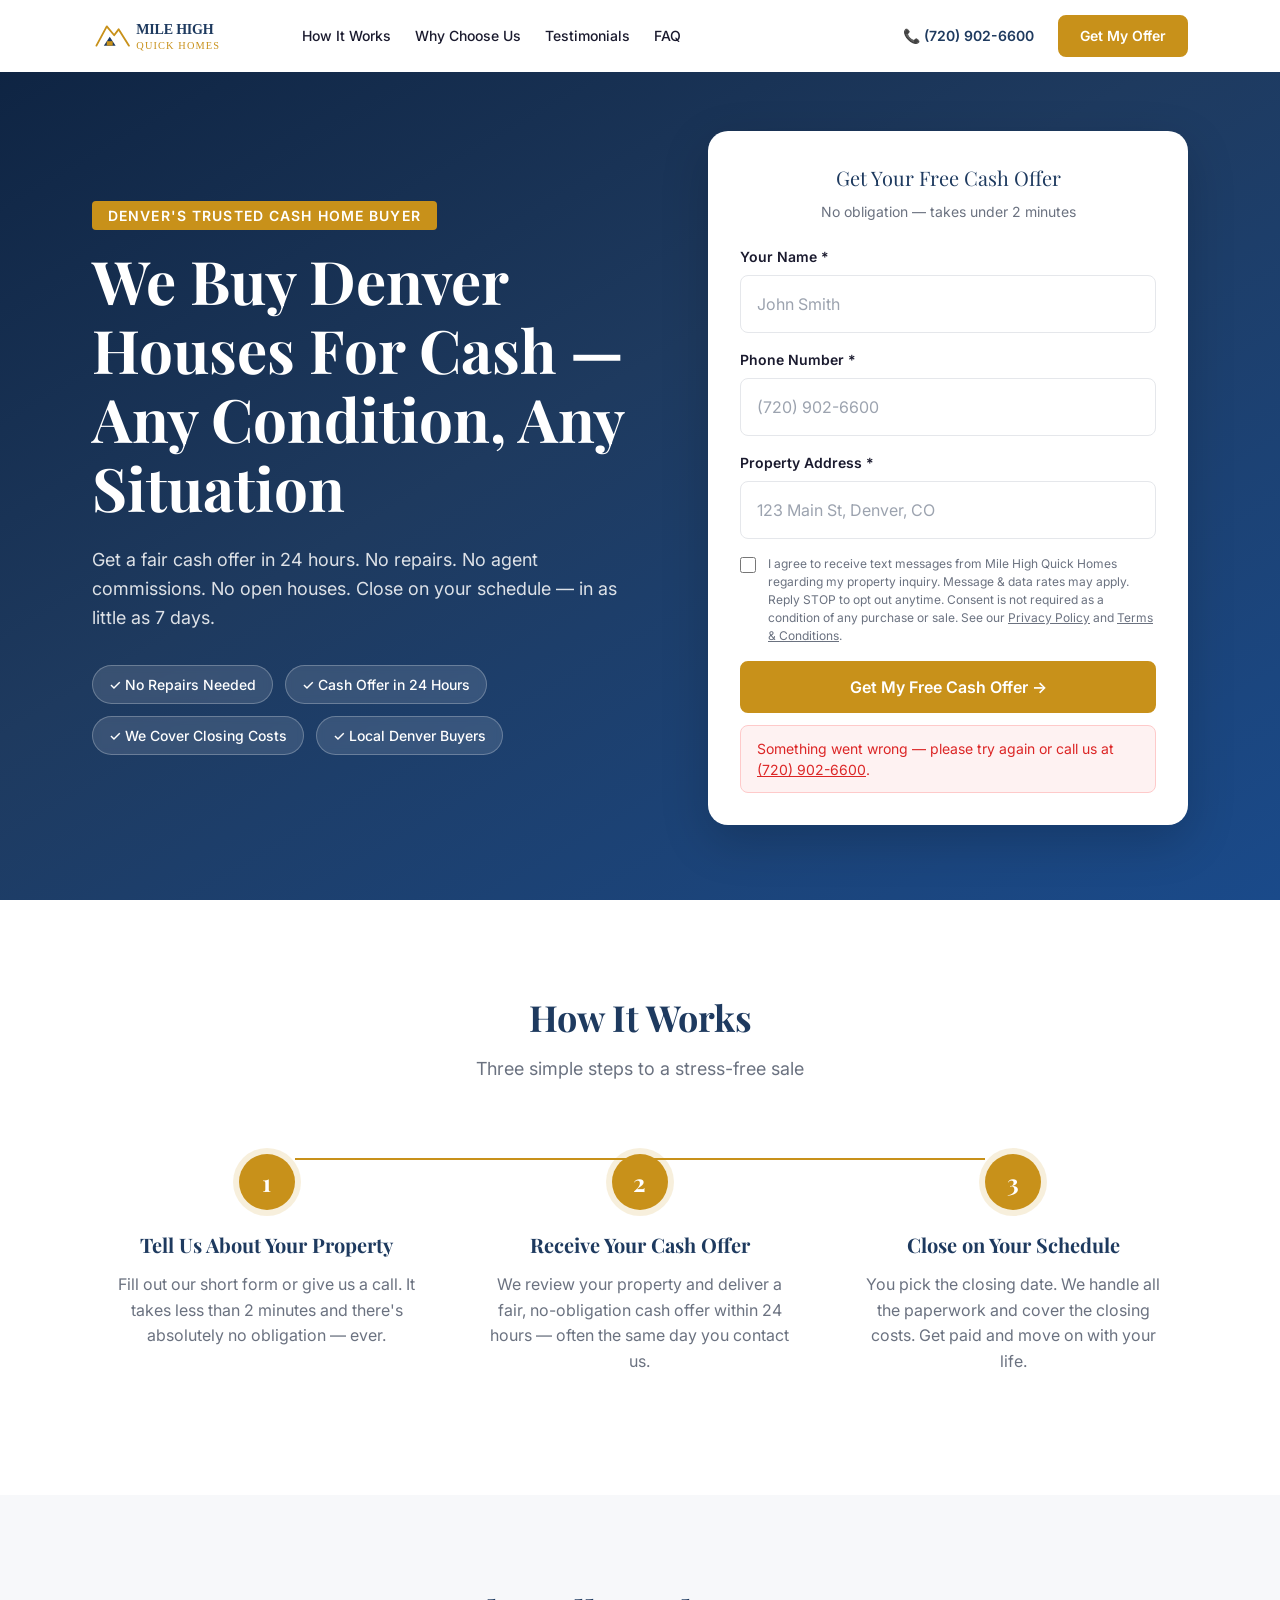
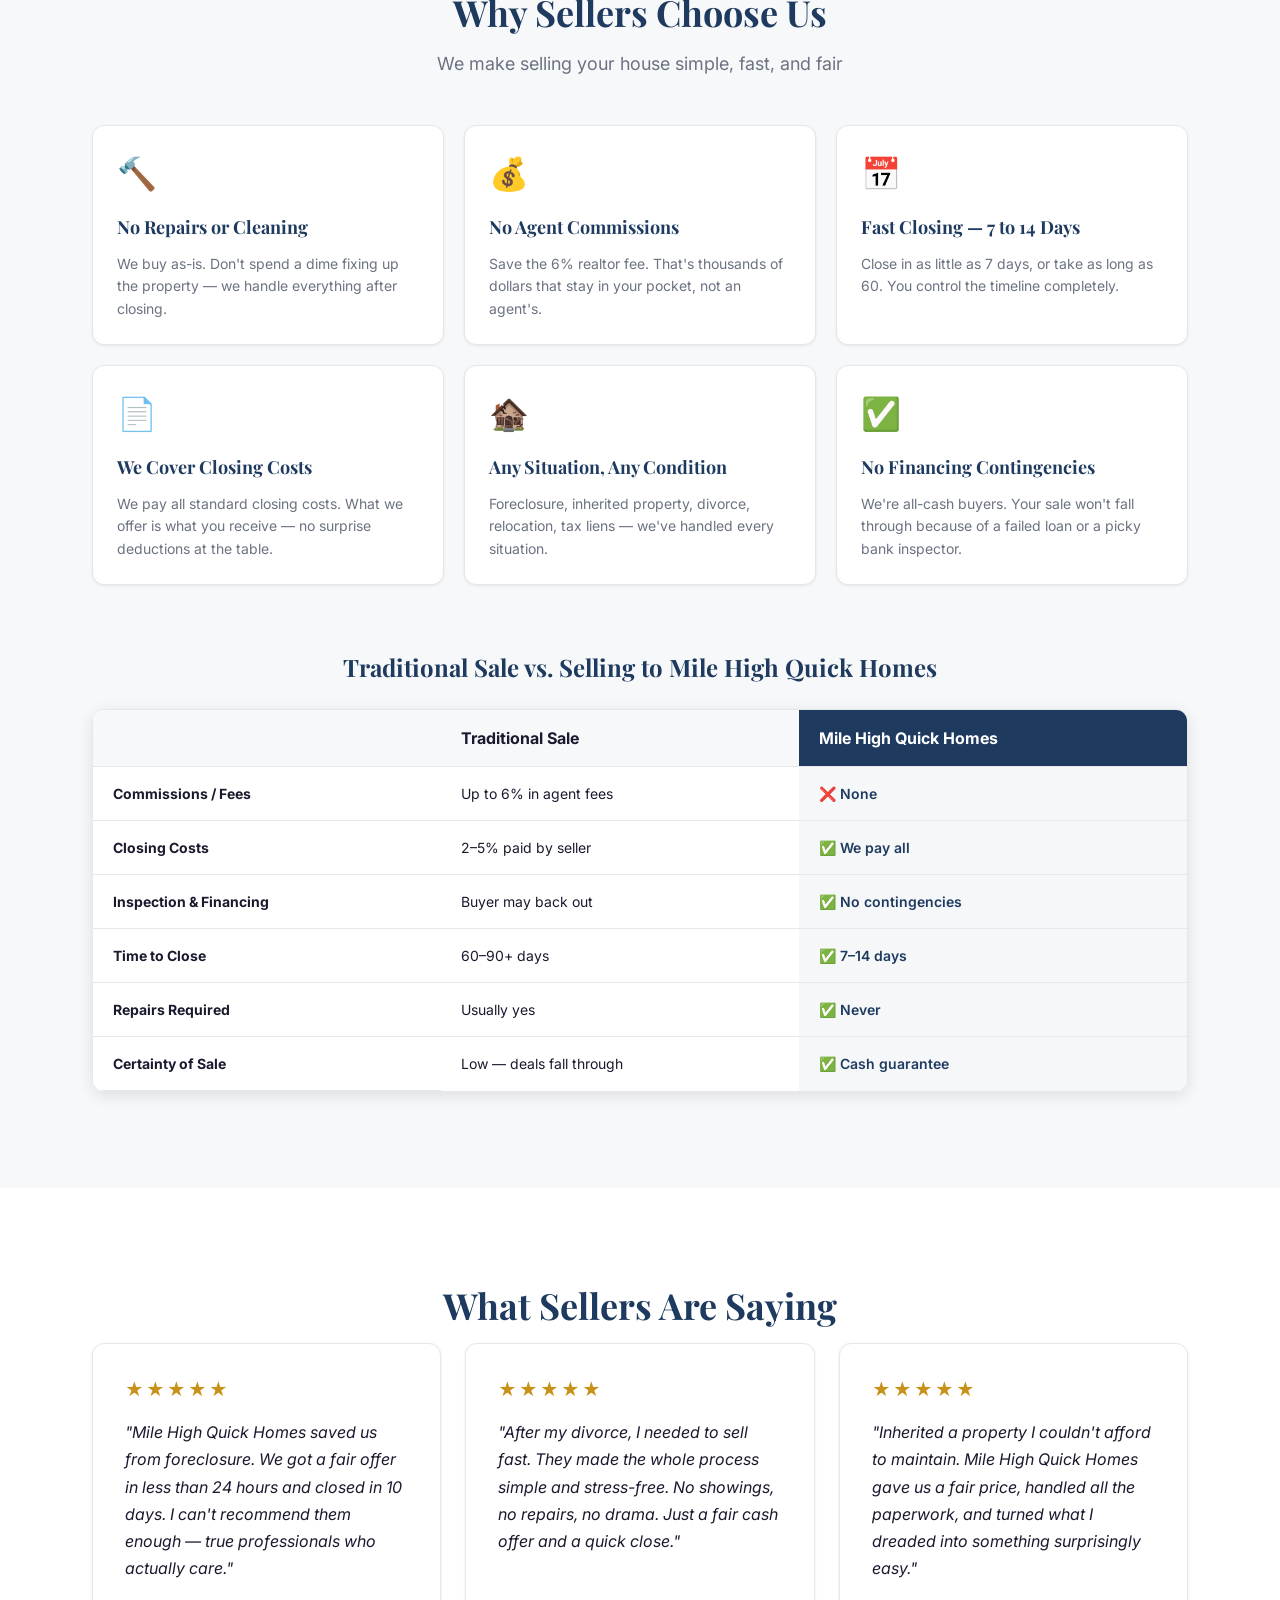
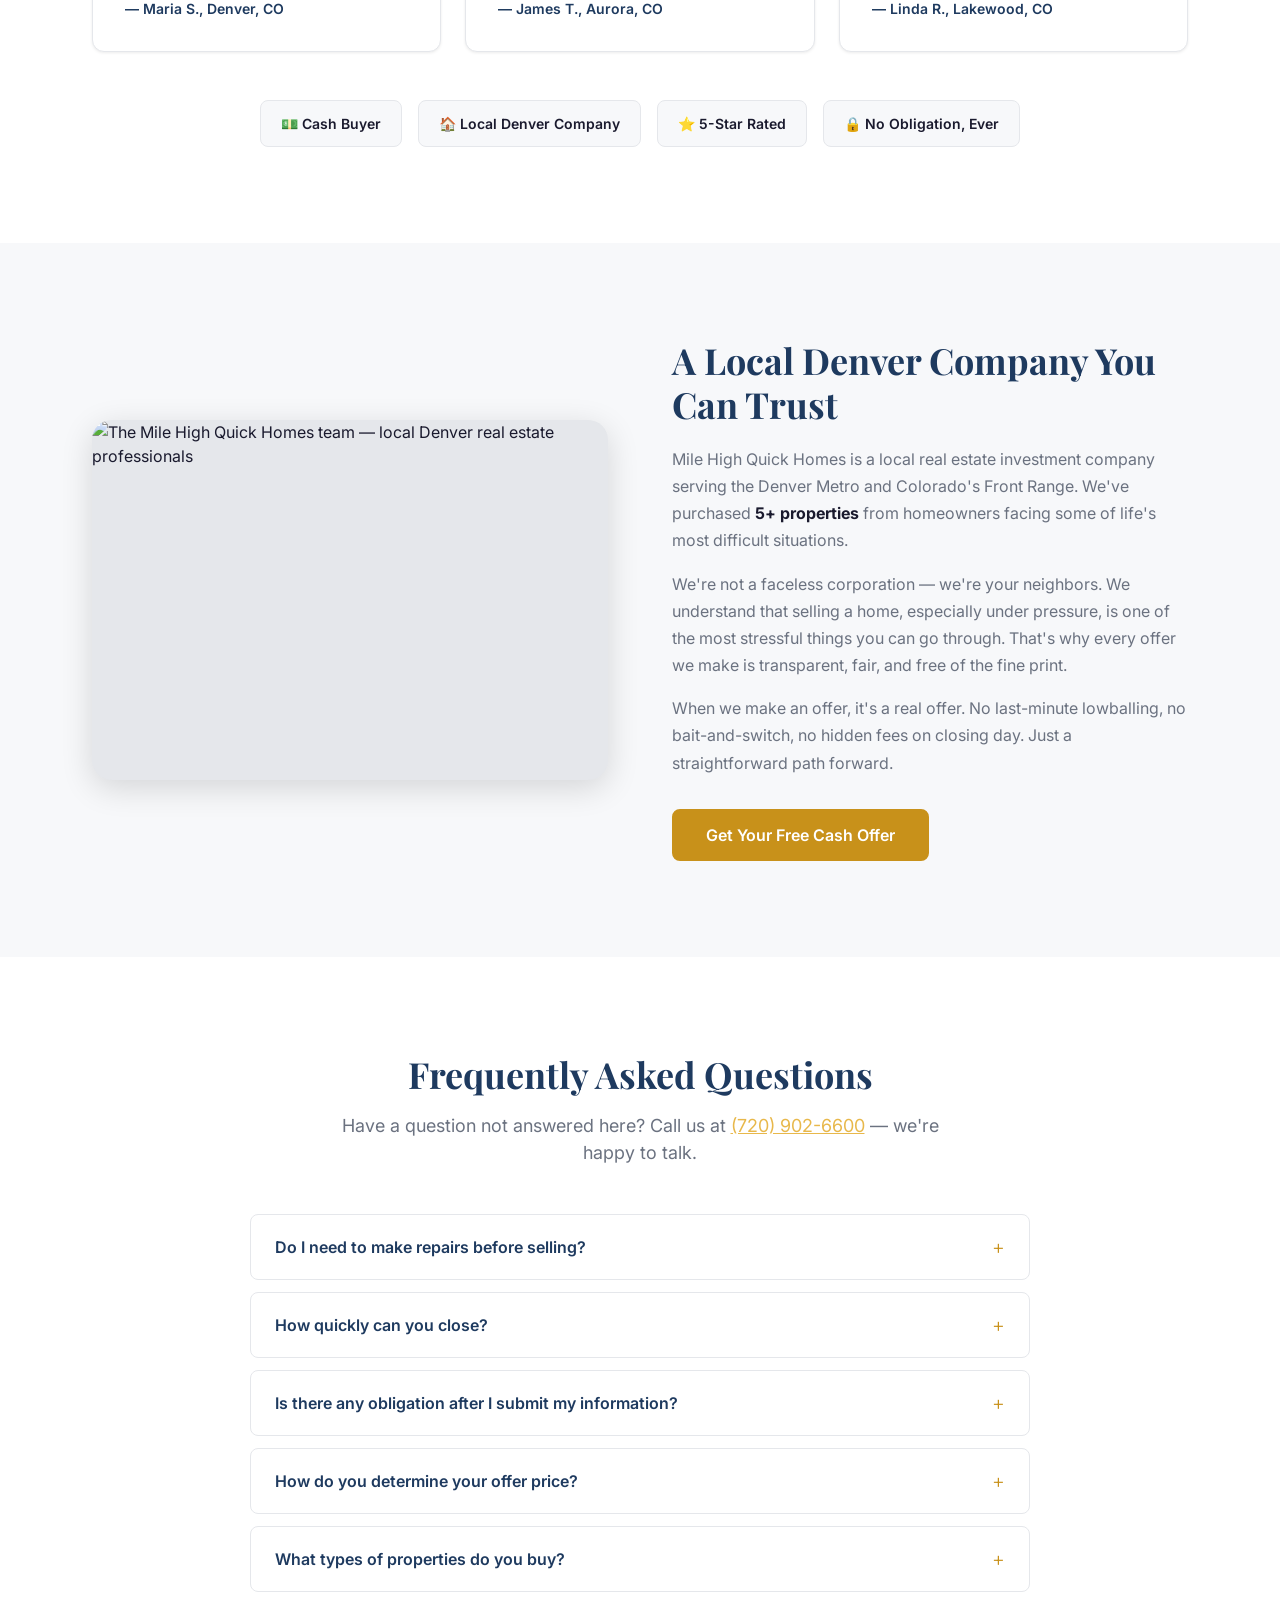
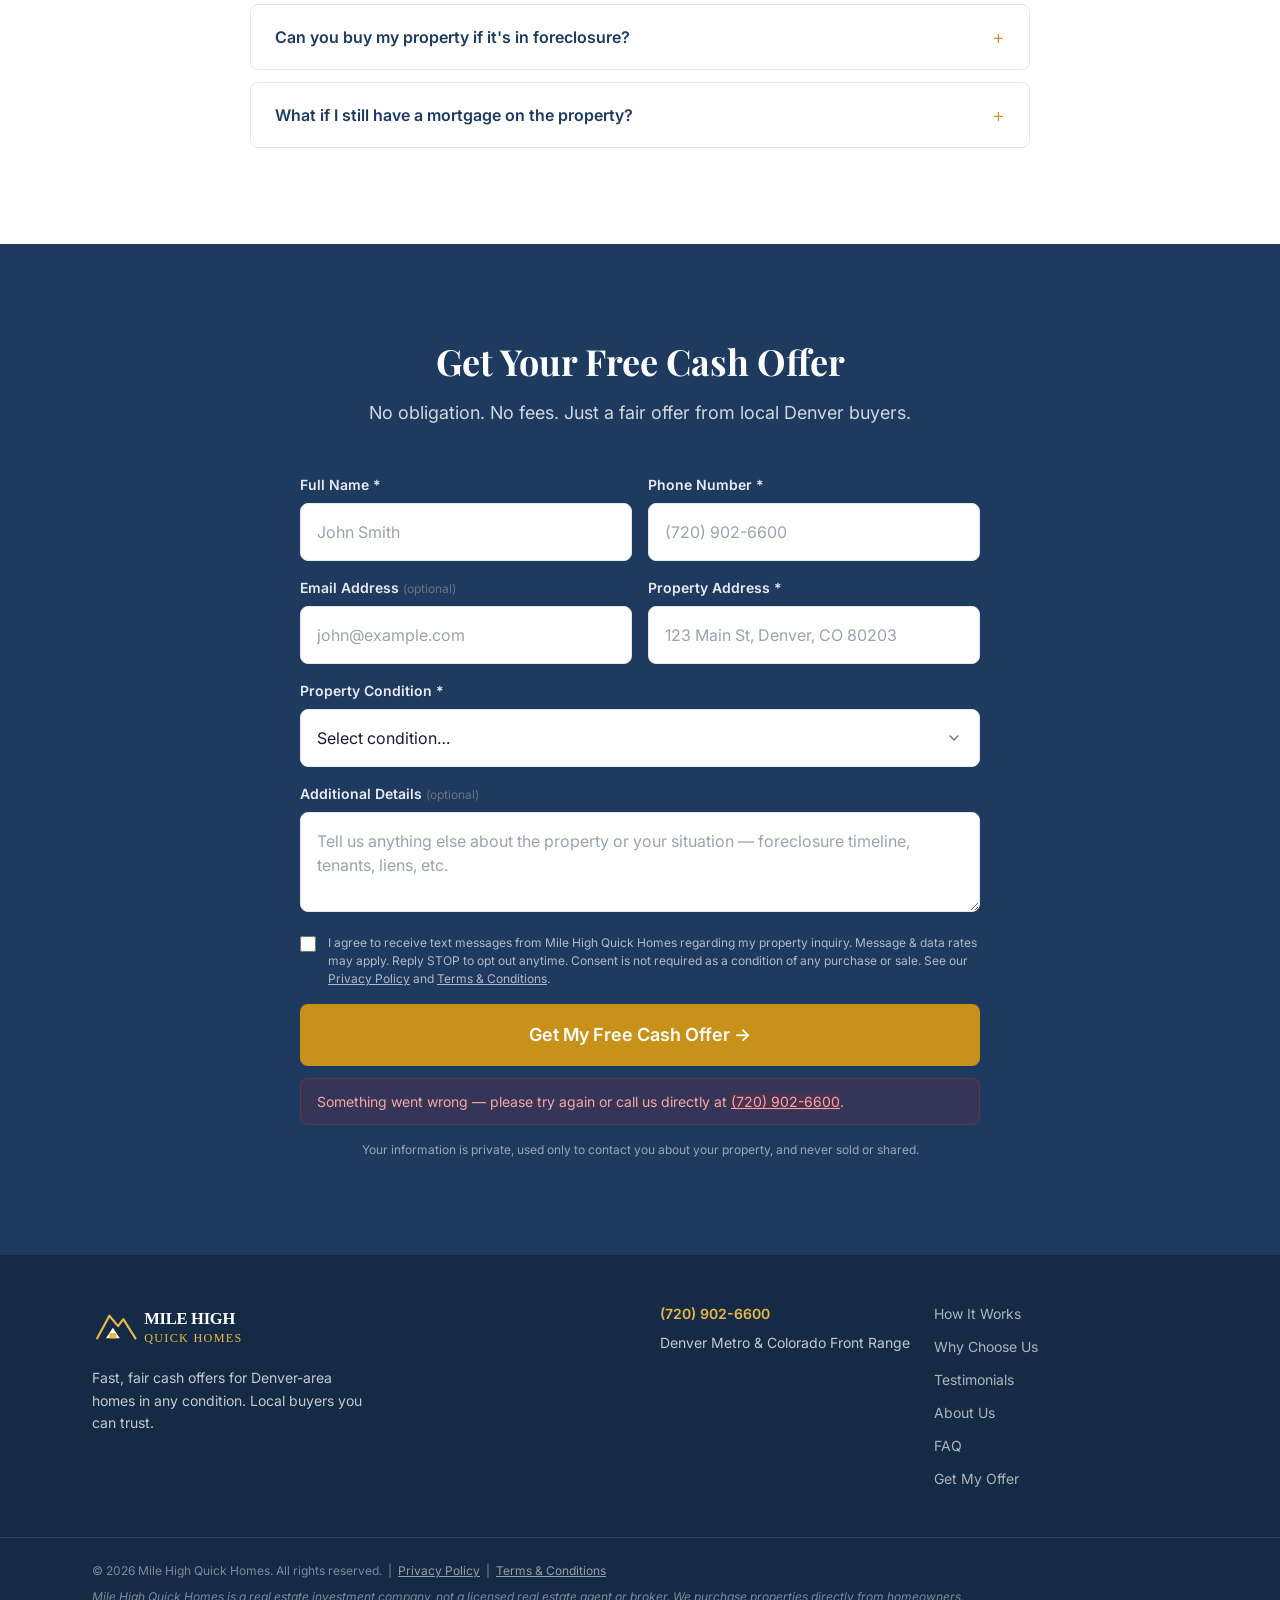
==== commit e39b9f35: "Add SMS opt-in checkbox, Privacy Policy, and Terms & Conditions for A2P registration Co-Authored-By:" ====
--- a/index.html
+++ b/index.html
@@ -182,7 +182,7 @@
           <div class="form-group form-group--checkbox">
             <label class="form-checkbox-label">
               <input type="checkbox" name="sms-opt-in" value="yes" class="form-checkbox">
-              <span>I agree to receive text messages from Mile High Quick Homes about my property inquiry. Message &amp; data rates may apply. Reply STOP to opt out.</span>
+              <span>I agree to receive text messages from Mile High Quick Homes regarding my property inquiry. Message &amp; data rates may apply. Reply STOP to opt out anytime. Consent is not required as a condition of any purchase or sale. See our <a href="/privacy-policy.html" target="_blank">Privacy Policy</a> and <a href="/terms.html" target="_blank">Terms &amp; Conditions</a>.</span>
             </label>
           </div>
 
@@ -616,7 +616,7 @@
         <div class="form-group form-group--checkbox">
           <label class="form-checkbox-label form-checkbox-label--light">
             <input type="checkbox" name="sms-opt-in" value="yes" class="form-checkbox">
-            <span>I agree to receive text messages from Mile High Quick Homes about my property inquiry. Message &amp; data rates may apply. Reply STOP to opt out.</span>
+            <span>I agree to receive text messages from Mile High Quick Homes regarding my property inquiry. Message &amp; data rates may apply. Reply STOP to opt out anytime. Consent is not required as a condition of any purchase or sale. See our <a href="/privacy-policy.html" target="_blank">Privacy Policy</a> and <a href="/terms.html" target="_blank">Terms &amp; Conditions</a>.</span>
           </label>
         </div>
 
@@ -674,7 +674,7 @@
 
     <div class="footer__bottom">
       <div class="container">
-        <p>&copy; 2026 Mile High Quick Homes. All rights reserved.</p>
+        <p>&copy; 2026 Mile High Quick Homes. All rights reserved. &nbsp;|&nbsp; <a href="/privacy-policy.html">Privacy Policy</a> &nbsp;|&nbsp; <a href="/terms.html">Terms &amp; Conditions</a></p>
         <p class="footer__disclaimer">
           Mile High Quick Homes is a real estate investment company, not a licensed real estate agent or broker.
           We purchase properties directly from homeowners.
--- a/css/main.css
+++ b/css/main.css
@@ -1084,3 +1084,17 @@
 .footer__disclaimer {
   font-style: italic;
 }
+
+.footer__bottom a {
+  color: rgba(255, 255, 255, 0.55);
+  text-decoration: underline;
+}
+
+.footer__bottom a:hover {
+  color: rgba(255, 255, 255, 0.85);
+}
+
+.form-checkbox-label a {
+  color: inherit;
+  text-decoration: underline;
+}
